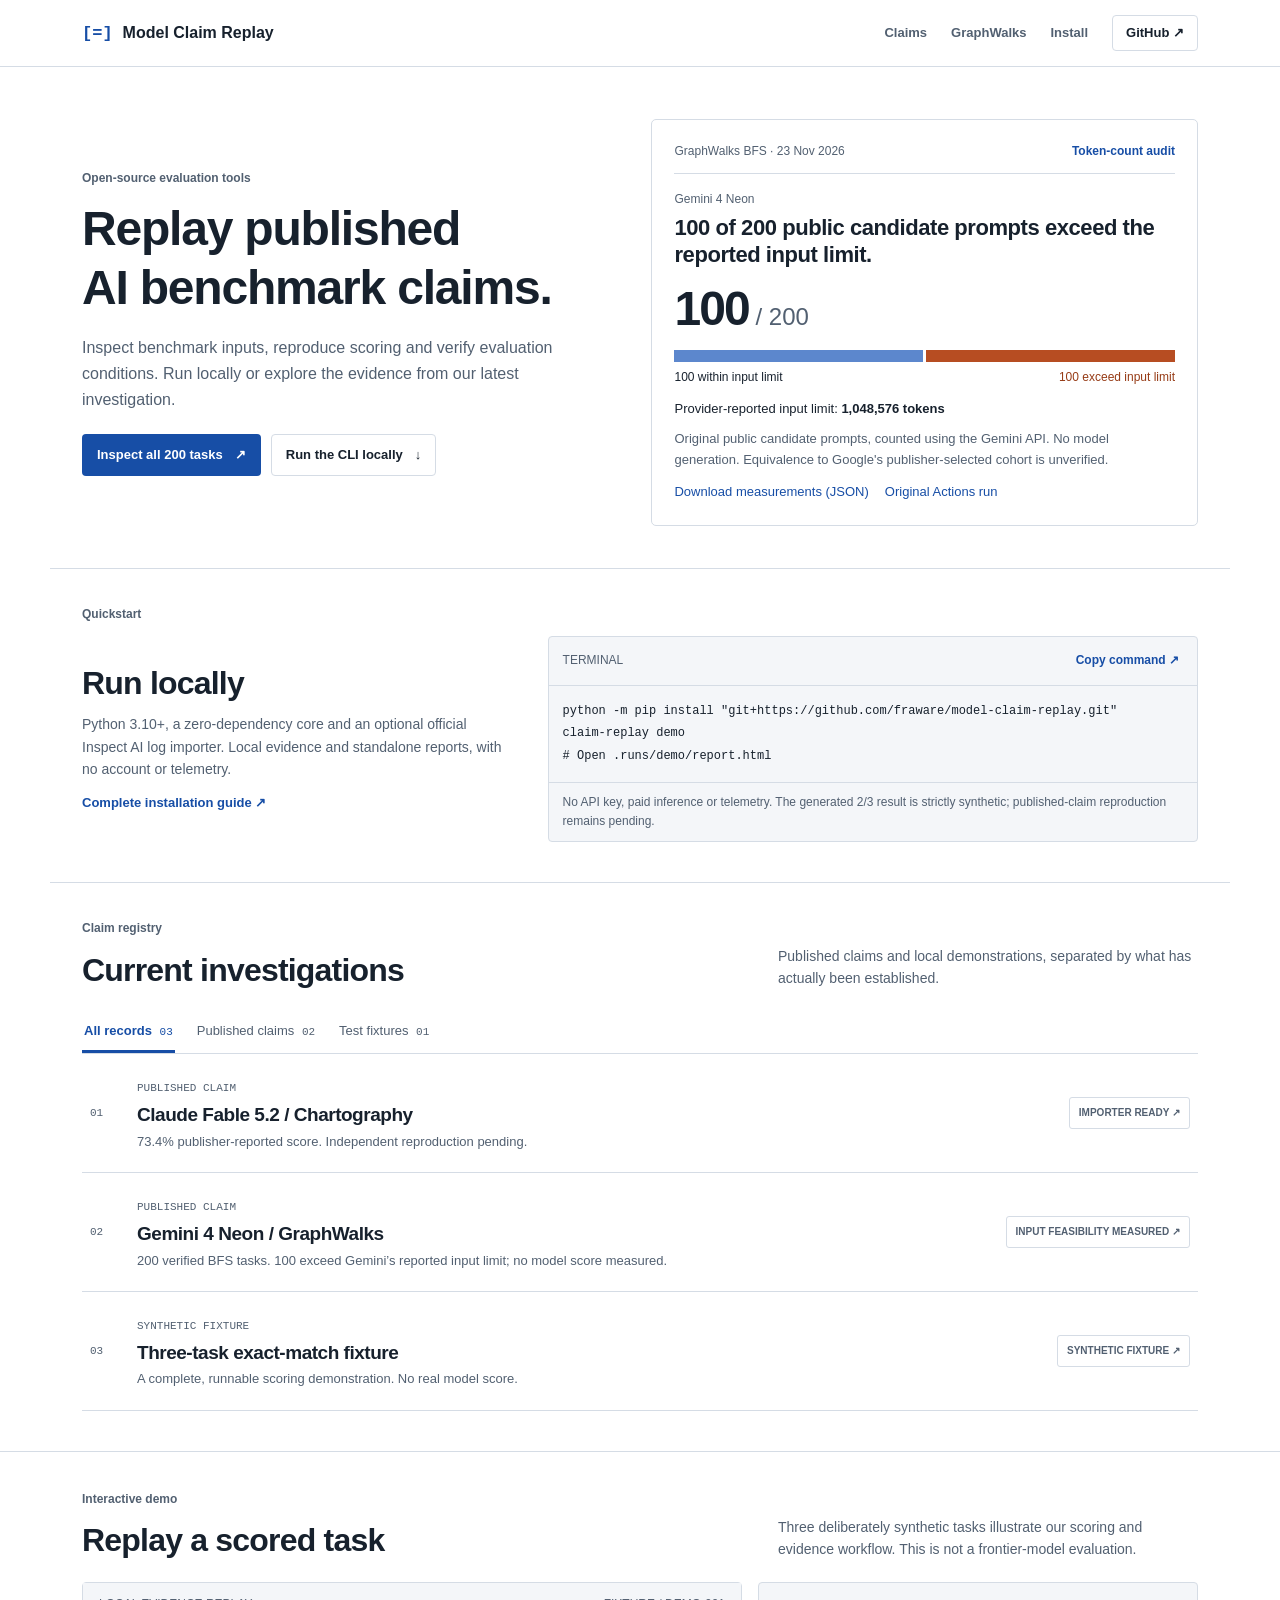
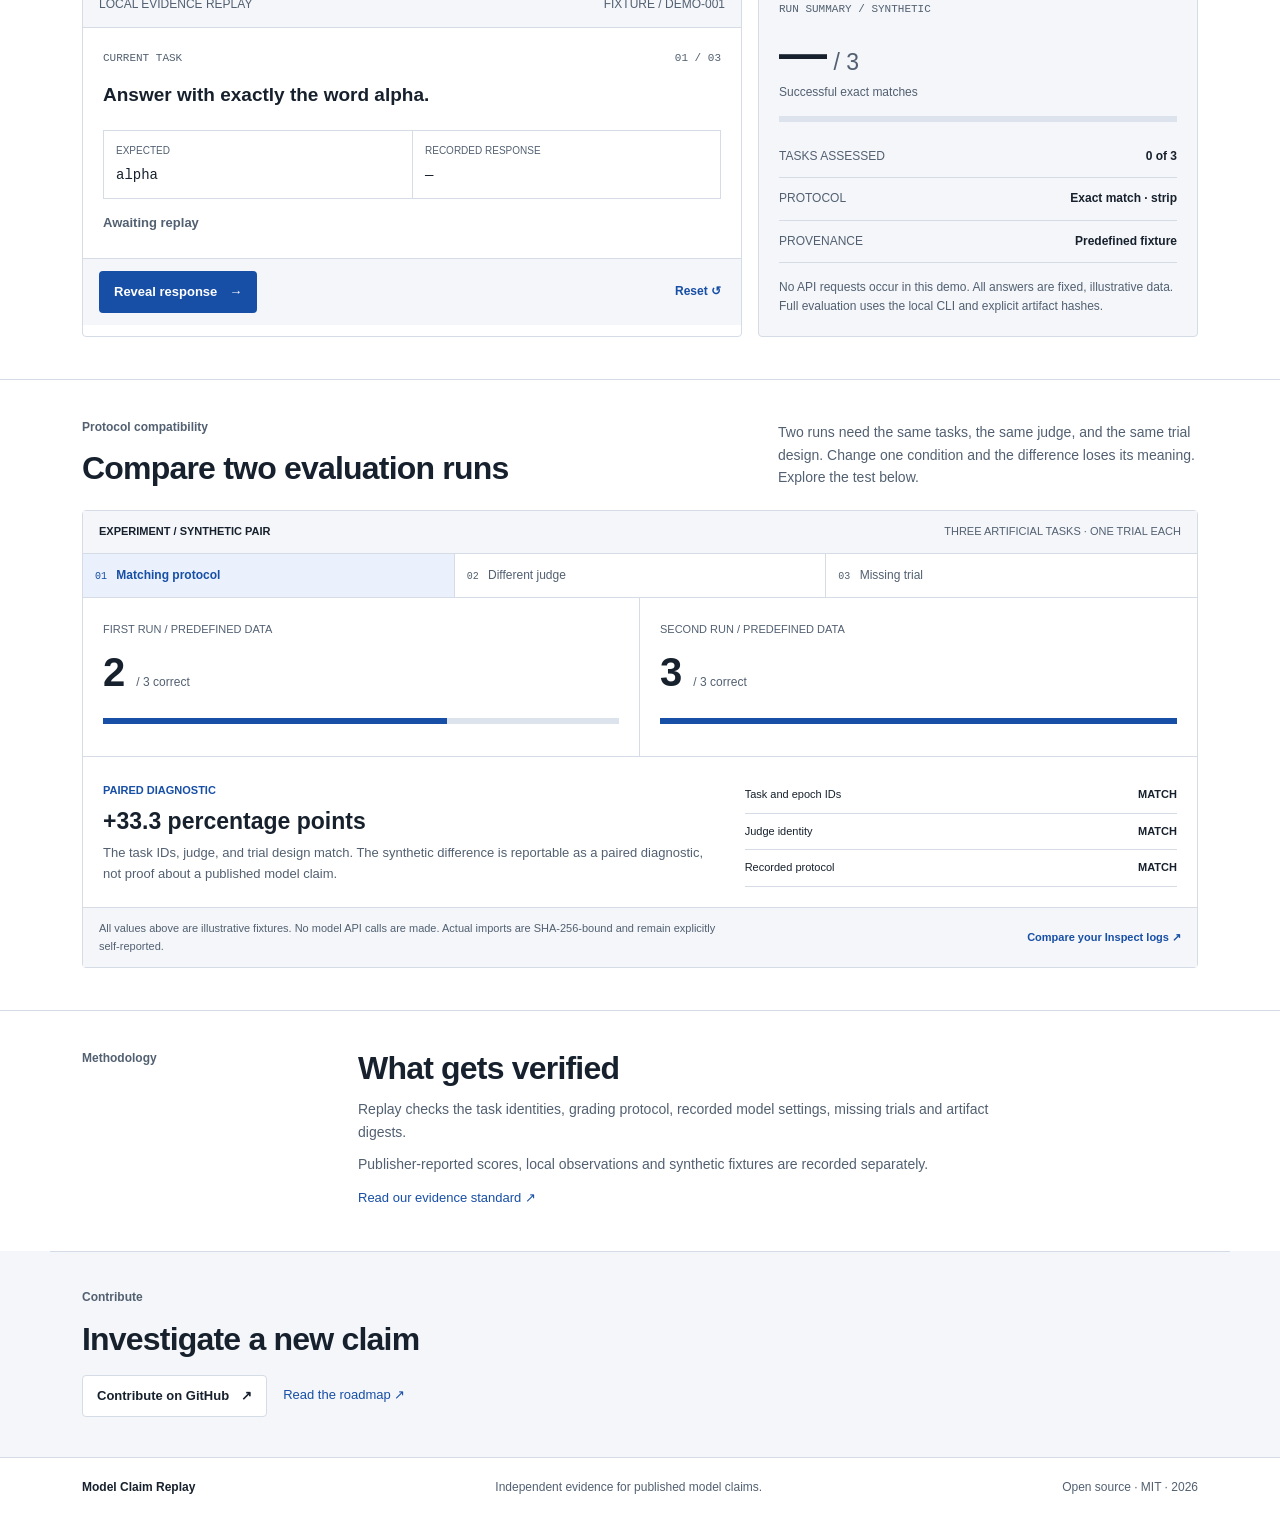
==== website/index.html @ e170faad "Replace editorial website with compact neutral technical workbench" ====
<!doctype html>
<html lang="en">
<head>
  <meta charset="utf-8">
  <meta name="viewport" content="width=device-width, initial-scale=1">
  <meta name="color-scheme" content="light">
  <meta name="description" content="Model Claim Replay turns published AI benchmark claims into reproducible evidence. Trace the source, inspect the protocol, replay the experiment.">
  <link rel="canonical" href="https://fraware.github.io/model-claim-replay/">
  <meta property="og:type" content="website">
  <meta property="og:url" content="https://fraware.github.io/model-claim-replay/">
  <meta name="twitter:card" content="summary">
  <meta property="og:title" content="Model Claim Replay — Show the experiment.">
  <meta property="og:description" content="We counted all 200 original public GraphWalks BFS candidate prompts with Gemini. Half exceeded its reported input limit. Inspect every task and the original receipt.">
  <title>Model Claim Replay — Show the experiment.</title>
  <link rel="stylesheet" href="./style.css">
  <script src="./app.js" defer></script>
</head>
<body>
  <a class="skip" href="#main">Skip to content</a>
  <header class="site-header"><div class="wrap header-inside">
    <a class="brand" href="#top" aria-label="Model Claim Replay home"><span class="brand-mark" aria-hidden="true">[=]</span><span>Model Claim Replay</span></a>
    <nav class="navigation" aria-label="Main navigation"><a href="#claims">Claims</a><a href="./graphwalks.html">GraphWalks</a><a href="#install">Install</a><a class="github-link" href="https://github.com/fraware/model-claim-replay" target="_blank" rel="noopener noreferrer">GitHub <span aria-hidden="true">↗</span></a></nav>
  </div></header>
  <main id="main">
    <section class="hero wrap" id="top">
      <div class="hero-copy"><div class="section-label">Open-source evaluation tools</div>
        <h1>Replay published<br class="desktop-break"> AI benchmark claims.</h1>
        <p class="intro">Inspect benchmark inputs, reproduce scoring and verify evaluation conditions. Run locally or explore the evidence from our latest investigation.</p>
        <div class="hero-actions"><a class="button button-dark" href="./graphwalks.html">Inspect all 200 tasks <span>↗</span></a><a class="button button-light" href="#install">Run the CLI locally <span>↓</span></a></div>
      </div>
      <article class="hero-plate evidence-plate" aria-labelledby="featured-finding">
        <div class="plate-top"><span class="plate-index">GraphWalks BFS · 23 Nov 2026</span><span class="plate-stamp">Token-count audit</span></div>
        <p class="plate-kicker">Gemini 4 Neon</p>
        <h2 id="featured-finding" class="finding-headline">100 of 200 public candidate prompts exceed the reported input limit.</h2>
        <div class="finding-number" aria-hidden="true">100<span> / 200</span></div>
        <div class="finding-bar" aria-hidden="true"><span></span><span></span></div>
        <div class="finding-labels"><span>100 within input limit</span><span>100 exceed input limit</span></div>
        <p class="finding-limit">Provider-reported input limit: <strong>1,048,576 tokens</strong></p>
        <p class="plate-note">Original public candidate prompts, counted using the Gemini API. No model generation. Equivalence to Google's publisher-selected cohort is unverified.</p>
        <div class="finding-links"><a href="./graphwalks-gemini-feasibility.json">Download measurements (JSON)</a><a href="https://github.com/fraware/model-claim-replay/actions/runs/45159511810">Original Actions run</a></div>
      </article>
    </section>
    
    <section class="install wrap" id="install"><div class="section-label"><span class="rule"></span> Quickstart</div><div class="install-grid"><div><h2>Run locally</h2><p>Python 3.10+, a zero-dependency core and an optional official Inspect AI log importer. Local evidence and standalone reports, with no account or telemetry.</p><a href="https://github.com/fraware/model-claim-replay#try-it-now--fully-offline" class="text-link" target="_blank" rel="noopener noreferrer">Complete installation guide ↗</a></div><div class="install-terminal"><div class="terminal-top"><span>TERMINAL</span><button id="copy-command" type="button">Copy command <span aria-hidden="true">↗</span></button></div><pre><code id="install-code">python -m pip install "git+https://github.com/fraware/model-claim-replay.git"
claim-replay demo
# Open .runs/demo/report.html</code></pre><p>No API key, paid inference or telemetry. The generated 2/3 result is strictly synthetic; published-claim reproduction remains pending.</p></div></div></section>
    <section class="work wrap" id="claims"><div class="work-header"><div><div class="section-label"><span class="rule"></span> Claim registry</div><h2>Current investigations</h2></div><p>Published claims and local demonstrations, separated by what has actually been established.</p></div>
      <div class="filter-bar" role="group" aria-label="Filter the claim registry"><button type="button" class="filter active" data-filter="all" aria-pressed="true">All records <span>03</span></button><button type="button" class="filter" data-filter="published" aria-pressed="false">Published claims <span>02</span></button><button type="button" class="filter" data-filter="synthetic" aria-pressed="false">Test fixtures <span>01</span></button></div>
      <div id="claim-items" class="claim-items"><article class="claim-row"><span class="claim-marker">01</span><div><span class="tag">PUBLISHED CLAIM</span><h3>Claude Fable 5.2 / Chartography</h3><p>73.4% publisher-reported score. Independent reproduction pending.</p></div><span class="claim-status">PROTOCOL REVIEW <span aria-hidden="true">↗</span></span></article></div>
      <div id="claim-detail" class="claim-detail" aria-live="polite"></div>
    </section>
    <section class="lab-section" id="replay"><div class="wrap"><div class="work-header"><div><div class="section-label"><span class="rule"></span> Interactive demo</div><h2>Replay a scored task</h2></div><p>Three deliberately synthetic tasks illustrate our scoring and evidence workflow. This is not a frontier-model evaluation.</p></div>
      <div class="lab-grid"><div class="lab-console"><div class="console-bar"><span><span class="console-dot"></span> LOCAL EVIDENCE REPLAY</span><span>FIXTURE / DEMO-001</span></div><div class="console-body"><div class="console-label">CURRENT TASK <span id="step-counter">01 / 03</span></div><p class="task-prompt" id="task-prompt">Answer with exactly the word alpha.</p><div class="answer-grid"><div><span>EXPECTED</span><code id="expected">alpha</code></div><div><span>RECORDED RESPONSE</span><code id="response">—</code></div></div><div class="verdict" id="verdict" aria-live="polite">Awaiting replay</div></div><div class="console-footer"><button class="button button-accent" type="button" id="next-step">Reveal response <span>→</span></button><button type="button" class="reset-button" id="reset-demo">Reset ↺</button></div></div>
      <aside class="lab-summary"><p class="mono muted">RUN SUMMARY / SYNTHETIC</p><div class="score-value" id="score-display">—<span> / 3</span></div><p class="score-caption">Successful exact matches</p><div class="progress-track"><div id="progress-fill"></div></div><div class="summary-meta"><div><span>TASKS ASSESSED</span><strong id="assessed-display">0 of 3</strong></div><div><span>PROTOCOL</span><strong>Exact match · strip</strong></div><div><span>PROVENANCE</span><strong>Predefined fixture</strong></div></div><p class="summary-disclaimer">No API requests occur in this demo. All answers are fixed, illustrative data. Full evaluation uses the local CLI and explicit artifact hashes.</p></aside></div>
    </div></section>

    <section class="compare-section" id="comparison" aria-labelledby="compare-title"><div class="wrap">
      <div class="compare-intro"><div><div class="section-label"><span class="rule"></span> Protocol compatibility</div>
      <h2 id="compare-title">Compare two evaluation runs</h2></div>
      <p>Two runs need the same tasks, the same judge, and the same trial design. Change one condition and the difference loses its meaning. Explore the test below.</p></div>
      <div class="compare-workspace">
        <div class="scenario-heading"><strong>EXPERIMENT / SYNTHETIC PAIR</strong><span>THREE ARTIFICIAL TASKS · ONE TRIAL EACH</span></div>
        <div class="scenario-options" role="group" aria-label="Change the evaluation conditions">
          <button type="button" class="scenario active" data-scenario="matched" aria-pressed="true"><span class="scenario-index">01</span> Matching protocol</button>
          <button type="button" class="scenario" data-scenario="judge" aria-pressed="false"><span class="scenario-index">02</span> Different judge</button>
          <button type="button" class="scenario" data-scenario="missing" aria-pressed="false"><span class="scenario-index">03</span> Missing trial</button>
        </div>
        <div class="pair-board" aria-live="polite">
          <div class="pair-model"><span>FIRST RUN / PREDEFINED DATA</span><strong>2 <small>/ 3 correct</small></strong><div class="pair-track"><i style="width:66.666%"></i></div></div>
          <div class="pair-model"><span>SECOND RUN / PREDEFINED DATA</span><strong id="pair-second-value">3 <small>/ 3 correct</small></strong><div class="pair-track"><i id="pair-second-bar" style="width:100%"></i></div></div>
        </div>
        <div class="pair-conclusion"><div><span class="conclusion-label" id="pair-status-label">PAIRED DIAGNOSTIC</span><strong id="pair-delta">+33.3 percentage points</strong><p id="pair-description">The task IDs, judge, and trial design match. The synthetic difference is reportable as a paired diagnostic, not proof about a published model claim.</p></div>
          <div class="pair-checks" aria-label="Protocol compatibility checks"><div><span>Task and epoch IDs</span><strong id="pair-task-check">MATCH</strong></div><div><span>Judge identity</span><strong id="pair-judge-check">MATCH</strong></div><div><span>Recorded protocol</span><strong id="pair-protocol-check">MATCH</strong></div></div>
        </div>
        <div class="compare-foot"><p>All values above are illustrative fixtures. No model API calls are made. Actual imports are SHA-256-bound and remain explicitly self-reported.</p>
          <a href="https://github.com/fraware/model-claim-replay#compare-two-original-inspect-run-logs" target="_blank" rel="noopener noreferrer">Compare your Inspect logs <span aria-hidden="true">↗</span></a></div>
      </div>
    </div></section>
    
    <section class="manifesto" id="method"><div class="wrap manifesto-grid"><div class="section-label light-label">Methodology</div><div><h2>What gets verified</h2><p>Replay checks the task identities, grading protocol, recorded model settings, missing trials and artifact digests.</p><p>Publisher-reported scores, local observations and synthetic fixtures are recorded separately.</p><a href="https://github.com/fraware/model-claim-replay/blob/main/docs/METHODOLOGY.md" target="_blank" rel="noopener noreferrer">Read our evidence standard <span aria-hidden="true">↗</span></a></div></div></section>
    <section class="closing"><div class="wrap closing-inner"><div class="section-label light-label">Contribute</div><h2>Investigate a new claim</h2><div class="closing-links"><a class="button button-paper" href="https://github.com/fraware/model-claim-replay" target="_blank" rel="noopener noreferrer">Contribute on GitHub <span>↗</span></a><a href="https://github.com/fraware/model-claim-replay/blob/main/docs/ROADMAP.md" target="_blank" rel="noopener noreferrer">Read the roadmap ↗</a></div></div></section>
  </main>
  <footer class="footer"><div class="wrap footer-inner"><span class="footer-brand">Model Claim Replay</span><span>Independent evidence for published model claims.</span><span>Open source · MIT · 2026</span></div></footer>
</body></html>
---- website/style.css ----
/* Shared interface tokens: neutral surfaces, blue actions, rust warnings.
   System sans-serif for reading; monospace only for machine identifiers. */
:root {
  --ink: #17212d;
  --muted: #526071;
  --line: #d5dce5;
  --surface: #f4f6f9;
  --white: #ffffff;
  --accent: #174ea6;
  --accent-hover: #103b81;
  --accent-soft: #eaf1fc;
  --warning: #963b16;
  --warning-soft: #fff1e8;
  --sans: Arial, Helvetica, sans-serif;
  --mono: ui-monospace, SFMono-Regular, Consolas, "Liberation Mono", monospace;
}
* { box-sizing: border-box; }
html { scroll-behavior: auto; }
body { margin: 0; background: var(--white); color: var(--ink); font: 15px/1.6 var(--sans); }
h1,h2,h3,p { margin: 0; }
h1,h2,h3 { font-weight: 700; line-height: 1.22; letter-spacing: -.025em; }
h1 { font-size: clamp(32px,4vw,48px); }
h2 { font-size: clamp(23px,2.5vw,32px); }
h3 { font-size: 19px; }
em,i { font-style: normal; }
a { color: var(--accent); text-decoration: none; }
a:hover { text-decoration: underline; text-underline-offset: 3px; }
button,input { font: inherit; }
button { cursor: pointer; }
button:disabled { cursor: default; opacity: .55; }
:focus-visible { outline: 2px solid var(--accent); outline-offset: 3px; }
.wrap { max-width: 1180px; padding-left: 32px; padding-right: 32px; margin: 0 auto; }
.skip { position: absolute; left: 10px; top: -70px; z-index: 20; padding: 10px; background: var(--white); }
.skip:focus { top: 10px; }
.brand { display: inline-flex; align-items: center; gap: 10px; color: var(--ink); font-size: 16px; font-weight: 700; white-space: nowrap; }
.brand-mark { font: 700 17px var(--mono); color: var(--accent); }
.brand:hover { text-decoration: none; }
@media (max-width: 700px) {
  .wrap { padding-left: 20px; padding-right: 20px; }
}

.site-header { border-bottom: 1px solid var(--line); }
.header-inside { min-height: 66px; display:flex; align-items:center; justify-content:space-between; gap:16px; }
.navigation { display:flex; align-items:center; gap:24px; font-size:13px; font-weight:600; }
.navigation a { color:var(--muted); }
.navigation .github-link { color:var(--ink); border:1px solid var(--line); padding:7px 13px; border-radius:4px; }
.hero { display:grid; grid-template-columns:minmax(0,1fr) minmax(0,1.04fr); gap:44px; align-items:center; padding-top:52px; padding-bottom:42px; }
.section-label { font-size:12px; font-weight:600; color:var(--muted); margin-bottom:12px; }
.section-label .rule { display:none; }
.hero h1 { margin-bottom:18px; }
.hero .intro { max-width:480px; color:var(--muted); font-size:16px; }
.hero-actions { display:flex; flex-wrap:wrap; gap:10px; margin-top:22px; }
.button { display:inline-flex; align-items:center; justify-content:center; gap:12px; border:1px solid transparent; border-radius:4px; min-height:42px; padding:9px 14px; font-size:13px; line-height:1.4; font-weight:700; }
.button:hover { text-decoration:none; }
.button-dark,.button-accent { background:var(--accent); color:var(--white); }
.button-dark:hover,.button-accent:hover:not(:disabled) { background:var(--accent-hover); }
.button-light,.button-paper { background:var(--white); color:var(--ink); border-color:var(--line); }
.button-light:hover,.button-paper:hover { background:var(--surface); }
.hero-plate { border:1px solid var(--line); border-radius:5px; padding:22px; background:var(--white); }
.plate-top { display:flex; justify-content:space-between; align-items:center; flex-wrap:wrap; gap:8px; padding-bottom:12px; border-bottom:1px solid var(--line); font-size:12px; color:var(--muted); }
.plate-stamp { color:var(--accent); font-weight:600; }
.plate-kicker { color:var(--muted); font-size:12px; margin-top:16px; }
.finding-headline { font-size:22px; margin:6px 0 14px; letter-spacing:-.02em; }
.finding-number { font-size:48px; line-height:1.1; font-weight:700; font-variant-numeric:tabular-nums; letter-spacing:-.04em; margin-bottom:14px; }
.finding-number span { font-size:24px; font-weight:400; color:var(--muted); letter-spacing:0; }
.finding-bar { display:flex; height:12px; gap:3px; }
.finding-bar span { flex:1; background:#5c87cd; }
.finding-bar span+span { background:#b74d22; }
.finding-labels { display:flex; justify-content:space-between; gap:10px; font-size:12px; margin-top:6px; }
.finding-labels span+span { color:var(--warning); text-align:right; }
.finding-limit { margin-top:12px; font-size:13px; }
.plate-note { color:var(--muted); font-size:13px; margin:9px 0 12px; }
.finding-links { display:flex; flex-wrap:wrap; gap:6px 16px; font-size:13px; }
.install,.work,.closing-inner { padding-top:36px; padding-bottom:40px; border-top:1px solid var(--line); }
.install-grid { display:grid; grid-template-columns:minmax(0,.8fr) minmax(0,1.2fr); gap:32px; align-items:center; }
.install-grid>div { min-width:0; }
.install h2 { margin-bottom:10px; }
.install-grid p { color:var(--muted); font-size:14px; margin-bottom:10px; }
.text-link { font-size:13px; font-weight:600; }
.install-terminal { border:1px solid var(--line); border-radius:4px; background:var(--surface); }
.terminal-top { display:flex; justify-content:space-between; align-items:center; padding:10px 14px; border-bottom:1px solid var(--line); font-size:12px; color:var(--muted); }
.terminal-top button,.reset-button { color:var(--accent); border:0; background:transparent; padding:4px; font-size:12px; font-weight:600; }
.install-terminal pre { padding:14px; margin:0; overflow-x:auto; font:12px/1.9 var(--mono); }
.install-terminal p { border-top:1px solid var(--line); padding:10px 14px; margin:0; font-size:12px; }
.work-header,.compare-intro { display:flex; align-items:flex-end; justify-content:space-between; gap:24px; margin-bottom:22px; }
.work-header>p,.compare-intro>p { max-width:420px; color:var(--muted); font-size:14px; }
.filter-bar { display:flex; gap:20px; border-bottom:1px solid var(--line); overflow-x:auto; }
.filter { white-space:nowrap; border:0; border-bottom:3px solid transparent; background:transparent; padding:9px 2px; color:var(--muted); font-size:13px; }
.filter span { font:11px var(--mono); margin-left:4px; }
.filter.active { color:var(--accent); border-bottom-color:var(--accent); font-weight:700; }
.claim-row { width:100%; text-align:left; border:0; border-bottom:1px solid var(--line); color:var(--ink); background:var(--white); display:grid; grid-template-columns:32px minmax(0,1fr) auto; gap:15px; padding:20px 8px; align-items:center; }
.claim-row:hover,.claim-row.selected { background:var(--accent-soft); }
.claim-marker,.tag { color:var(--muted); font:11px var(--mono); }
.claim-row h3 { margin:5px 0; }
.claim-row p { font-size:13px; color:var(--muted); }
.claim-status { border:1px solid var(--line); padding:7px 9px; color:var(--muted); font-size:10px; font-weight:700; border-radius:3px; text-align:right; }
.claim-detail { padding:20px; background:var(--surface); border-bottom:1px solid var(--line); font-size:14px; }
.claim-detail[hidden] { display:none; }
.detail-grid { display:grid; grid-template-columns:1fr .7fr; gap:24px; }
.detail-grid strong { display:block; font-size:11px; color:var(--muted); }
.detail-grid p { margin:6px 0 14px; }
.lab-section,.compare-section,.manifesto { border-top:1px solid var(--line); padding:38px 0 42px; }
.lab-grid { display:grid; grid-template-columns:minmax(0,1.5fr) minmax(0,1fr); gap:16px; }
.lab-console,.lab-summary,.compare-workspace { border:1px solid var(--line); border-radius:4px; min-width:0; }
.console-bar,.console-footer { display:flex; justify-content:space-between; align-items:center; gap:10px; padding:12px 16px; font-size:12px; color:var(--muted); background:var(--surface); }
.console-bar { border-bottom:1px solid var(--line); }
.console-footer { border-top:1px solid var(--line); }
.console-body { padding:24px 20px; }
.console-label { display:flex; justify-content:space-between; font:11px var(--mono); color:var(--muted); }
.task-prompt { margin:16px 0 20px; font-size:19px; font-weight:600; }
.answer-grid { display:grid; grid-template-columns:1fr 1fr; border:1px solid var(--line); }
.answer-grid>div { min-width:0; padding:12px; }
.answer-grid>div+div { border-left:1px solid var(--line); }
.answer-grid span { display:block; font-size:10px; color:var(--muted); }
.answer-grid code { display:block; font:14px/1.5 var(--mono); margin-top:6px; overflow-wrap:anywhere; }
.verdict { margin-top:14px; font-size:13px; color:var(--muted); font-weight:600; }
.verdict.pass { color:var(--accent); }
.verdict.fail,.conclusion-label.blocked { color:var(--warning); }
.lab-summary { padding:20px; background:var(--surface); }
.mono,.muted { color:var(--muted); font:11px var(--mono); }
.score-value { font-size:48px; line-height:1.2; font-weight:700; margin-top:10px; font-variant-numeric:tabular-nums; }
.score-value span { font-size:23px; color:var(--muted); font-weight:400; }
.score-caption,.summary-disclaimer { font-size:12px; color:var(--muted); }
.progress-track,.pair-track { height:6px; background:#dce3ed; margin:14px 0; }
.progress-track div,.pair-track i { height:100%; background:var(--accent); display:block; }
.summary-meta>div { display:flex; justify-content:space-between; gap:10px; padding:11px 0; border-bottom:1px solid var(--line); font-size:12px; }
.summary-meta span { color:var(--muted); }
.summary-meta strong { text-align:right; }
.summary-disclaimer { margin-top:15px; }
.scenario-heading,.compare-foot { display:flex; justify-content:space-between; gap:12px; align-items:center; padding:12px 16px; border-bottom:1px solid var(--line); font-size:11px; background:var(--surface); }
.scenario-heading span { color:var(--muted); }
.scenario-options { display:flex; border-bottom:1px solid var(--line); }
.scenario { flex:1; min-width:0; border:0; border-right:1px solid var(--line); background:var(--white); text-align:left; color:var(--muted); padding:12px; font-size:12px; }
.scenario:last-child { border-right:0; }
.scenario.active,.scenario:hover { background:var(--accent-soft); color:var(--accent); }
.scenario.active { font-weight:700; }
.scenario-index { font:10px var(--mono); margin-right:6px; }
.pair-board { display:grid; grid-template-columns:1fr 1fr; }
.pair-model { min-width:0; padding:18px 20px; border-bottom:1px solid var(--line); }
.pair-model:first-child { border-right:1px solid var(--line); }
.pair-model>span { font-size:11px; color:var(--muted); }
.pair-model>strong { display:block; font-size:40px; font-variant-numeric:tabular-nums; }
.pair-model small { font-size:12px; font-weight:400; color:var(--muted); }
.pair-conclusion { padding:20px; display:grid; grid-template-columns:minmax(0,1fr) minmax(0,.7fr); gap:24px; }
.conclusion-label { color:var(--accent); font-size:11px; font-weight:700; }
.pair-conclusion>div:first-child>strong { display:block; font-size:23px; line-height:1.3; margin:6px 0; }
.pair-conclusion p { color:var(--muted); font-size:13px; }
.pair-checks>div { display:flex; justify-content:space-between; gap:8px; border-bottom:1px solid var(--line); padding:9px 0; font-size:11px; }
.pair-checks strong { text-align:right; }
.compare-foot { border-top:1px solid var(--line); border-bottom:0; }
.compare-foot p { color:var(--muted); max-width:620px; }
.compare-foot a { font-weight:600; }
.manifesto-grid { display:grid; grid-template-columns:.3fr 1fr; gap:24px; }
.manifesto p { max-width:680px; color:var(--muted); font-size:14px; margin:10px 0; }
.manifesto a { font-size:13px; }
.closing { background:var(--surface); }
.closing-links { display:flex; align-items:center; gap:16px; margin-top:16px; font-size:13px; }
.footer { border-top:1px solid var(--line); color:var(--muted); font-size:12px; }
.footer-inner { display:flex; justify-content:space-between; gap:18px; padding-top:20px; padding-bottom:20px; }
.footer-brand { color:var(--ink); font-weight:700; }
@media(max-width:900px) { .hero { gap:24px; } .desktop-break { display:none; } }
@media(max-width:700px) {
  .header-inside { min-height:58px; flex-wrap:wrap; padding-top:12px; padding-bottom:12px; }
  .navigation { gap:14px; flex-wrap:wrap; font-size:12px; }
  .hero,.install-grid,.lab-grid,.detail-grid,.pair-conclusion,.manifesto-grid { grid-template-columns:minmax(0,1fr); gap:18px; }
  .hero { padding-top:28px; padding-bottom:28px; }
  .hero-plate { padding:16px; }
  .work-header,.compare-intro { display:block; }
  .work-header>p,.compare-intro>p { margin-top:8px; }
  .claim-row { grid-template-columns:22px minmax(0,1fr); gap:10px; padding:16px 4px; }
  .claim-status { grid-column:2; justify-self:start; text-align:left; white-space:normal; }
  .scenario-heading,.compare-foot,.footer-inner,.closing-links { flex-wrap:wrap; }
  .scenario { padding:10px 8px; }
  .scenario-index { display:block; margin-bottom:4px; }
  .pair-model { padding:14px; }
  .pair-model>strong { font-size:32px; }
  .lab-section,.compare-section,.manifesto,.install,.work,.closing-inner { padding-top:28px; padding-bottom:30px; }
}
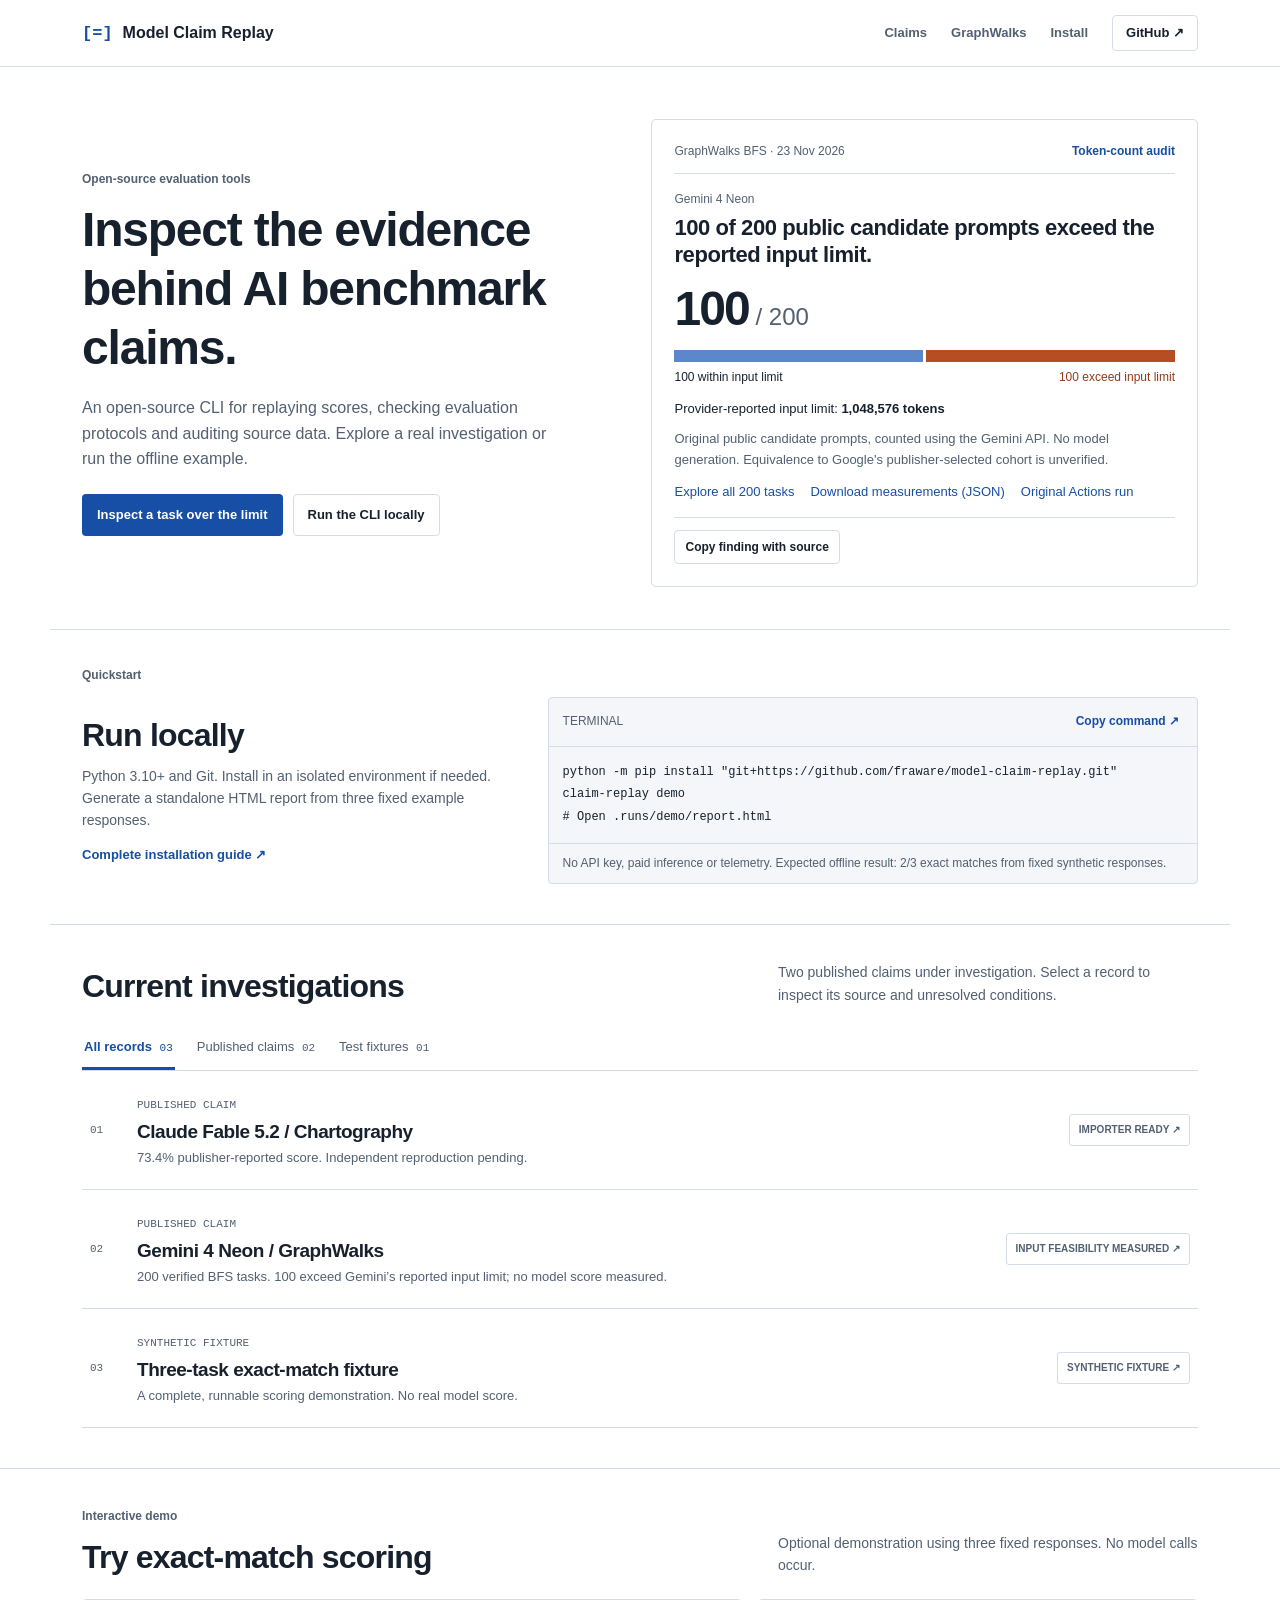
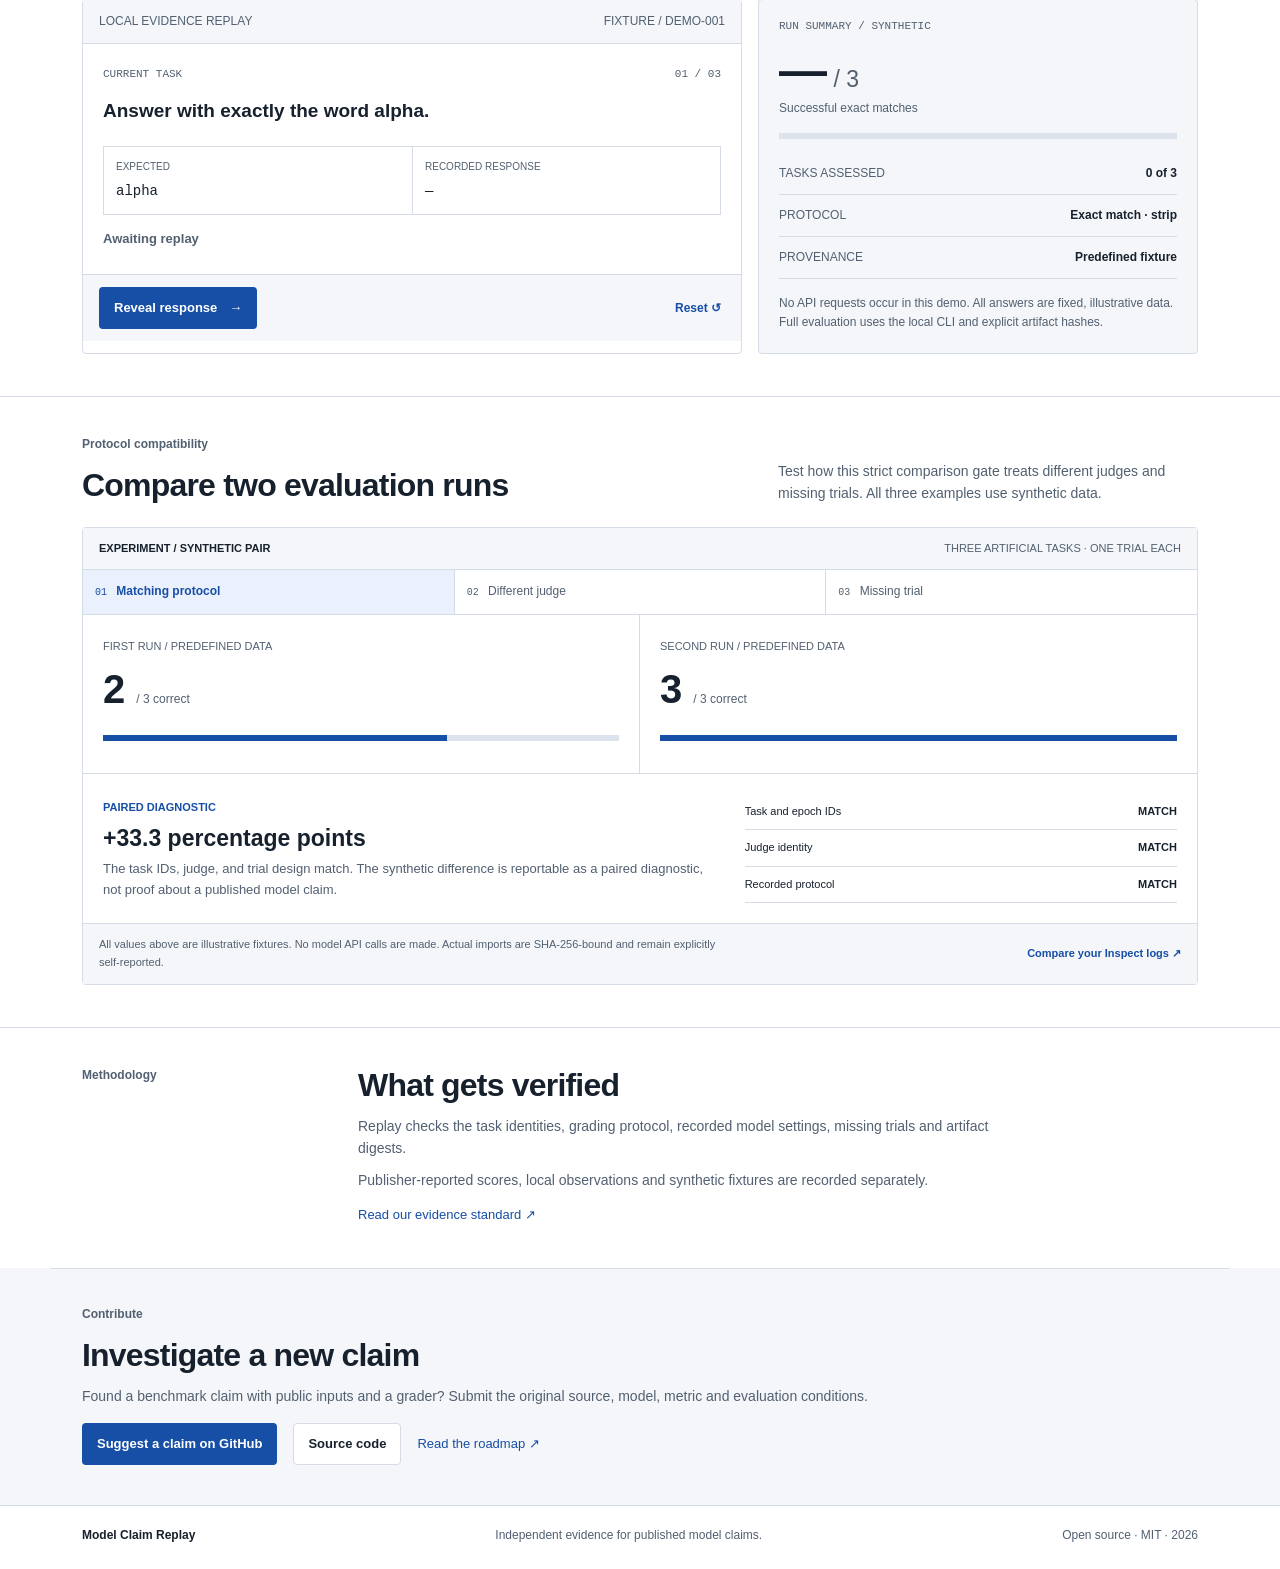
==== commit 8ac1ae31: "Make GraphWalks evidence shareable at the task level and improve onboarding" ====
--- a/website/index.html
+++ b/website/index.html
@@ -9,9 +9,9 @@
   <meta property="og:type" content="website">
   <meta property="og:url" content="https://fraware.github.io/model-claim-replay/">
   <meta name="twitter:card" content="summary">
-  <meta property="og:title" content="Model Claim Replay — Show the experiment.">
+  <meta property="og:title" content="Model Claim Replay — Inspect and replay benchmark claims">
   <meta property="og:description" content="We counted all 200 original public GraphWalks BFS candidate prompts with Gemini. Half exceeded its reported input limit. Inspect every task and the original receipt.">
-  <title>Model Claim Replay — Show the experiment.</title>
+  <title>Model Claim Replay — Inspect and replay benchmark claims</title>
   <link rel="stylesheet" href="./style.css">
   <script src="./app.js" defer></script>
 </head>
@@ -24,9 +24,9 @@
   <main id="main">
     <section class="hero wrap" id="top">
       <div class="hero-copy"><div class="section-label">Open-source evaluation tools</div>
-        <h1>Replay published<br class="desktop-break"> AI benchmark claims.</h1>
-        <p class="intro">Inspect benchmark inputs, reproduce scoring and verify evaluation conditions. Run locally or explore the evidence from our latest investigation.</p>
-        <div class="hero-actions"><a class="button button-dark" href="./graphwalks.html">Inspect all 200 tasks <span>↗</span></a><a class="button button-light" href="#install">Run the CLI locally <span>↓</span></a></div>
+        <h1>Inspect the evidence behind AI benchmark claims.</h1>
+        <p class="intro">An open-source CLI for replaying scores, checking evaluation protocols and auditing source data. Explore a real investigation or run the offline example.</p>
+        <div class="hero-actions"><a class="button button-dark" href="./graphwalks.html?task=bfs-row-000300#audit">Inspect a task over the limit</a><a class="button button-light" href="#install">Run the CLI locally</a></div>
       </div>
       <article class="hero-plate evidence-plate" aria-labelledby="featured-finding">
         <div class="plate-top"><span class="plate-index">GraphWalks BFS · 23 Nov 2026</span><span class="plate-stamp">Token-count audit</span></div>
@@ -37,19 +37,20 @@
         <div class="finding-labels"><span>100 within input limit</span><span>100 exceed input limit</span></div>
         <p class="finding-limit">Provider-reported input limit: <strong>1,048,576 tokens</strong></p>
         <p class="plate-note">Original public candidate prompts, counted using the Gemini API. No model generation. Equivalence to Google's publisher-selected cohort is unverified.</p>
-        <div class="finding-links"><a href="./graphwalks-gemini-feasibility.json">Download measurements (JSON)</a><a href="https://github.com/fraware/model-claim-replay/actions/runs/45159511810">Original Actions run</a></div>
+        <div class="finding-links"><a href="./graphwalks.html">Explore all 200 tasks</a><a href="./graphwalks-gemini-feasibility.json">Download measurements (JSON)</a><a href="https://github.com/fraware/model-claim-replay/actions/runs/45159511810">Original Actions run</a></div>
+        <div class="finding-share"><button type="button" id="copy-finding" class="button button-light">Copy finding with source</button><span id="finding-copy-status" role="status"></span><textarea id="finding-copy-fallback" aria-label="Finding text to copy" readonly hidden rows="4"></textarea></div>
       </article>
     </section>
     
-    <section class="install wrap" id="install"><div class="section-label"><span class="rule"></span> Quickstart</div><div class="install-grid"><div><h2>Run locally</h2><p>Python 3.10+, a zero-dependency core and an optional official Inspect AI log importer. Local evidence and standalone reports, with no account or telemetry.</p><a href="https://github.com/fraware/model-claim-replay#try-it-now--fully-offline" class="text-link" target="_blank" rel="noopener noreferrer">Complete installation guide ↗</a></div><div class="install-terminal"><div class="terminal-top"><span>TERMINAL</span><button id="copy-command" type="button">Copy command <span aria-hidden="true">↗</span></button></div><pre><code id="install-code">python -m pip install "git+https://github.com/fraware/model-claim-replay.git"
+    <section class="install wrap" id="install"><div class="section-label"><span class="rule"></span> Quickstart</div><div class="install-grid"><div><h2>Run locally</h2><p>Python 3.10+ and Git. Install in an isolated environment if needed. Generate a standalone HTML report from three fixed example responses.</p><a href="https://github.com/fraware/model-claim-replay#run-your-first-evidence-replay" class="text-link" target="_blank" rel="noopener noreferrer">Complete installation guide ↗</a></div><div class="install-terminal"><div class="terminal-top"><span>TERMINAL</span><button id="copy-command" type="button">Copy command <span aria-hidden="true">↗</span></button></div><pre><code id="install-code">python -m pip install "git+https://github.com/fraware/model-claim-replay.git"
 claim-replay demo
-# Open .runs/demo/report.html</code></pre><p>No API key, paid inference or telemetry. The generated 2/3 result is strictly synthetic; published-claim reproduction remains pending.</p></div></div></section>
-    <section class="work wrap" id="claims"><div class="work-header"><div><div class="section-label"><span class="rule"></span> Claim registry</div><h2>Current investigations</h2></div><p>Published claims and local demonstrations, separated by what has actually been established.</p></div>
+# Open .runs/demo/report.html</code></pre><p>No API key, paid inference or telemetry. Expected offline result: 2/3 exact matches from fixed synthetic responses.</p></div></div></section>
+    <section class="work wrap" id="claims"><div class="work-header"><div><h2>Current investigations</h2></div><p>Two published claims under investigation. Select a record to inspect its source and unresolved conditions.</p></div>
       <div class="filter-bar" role="group" aria-label="Filter the claim registry"><button type="button" class="filter active" data-filter="all" aria-pressed="true">All records <span>03</span></button><button type="button" class="filter" data-filter="published" aria-pressed="false">Published claims <span>02</span></button><button type="button" class="filter" data-filter="synthetic" aria-pressed="false">Test fixtures <span>01</span></button></div>
       <div id="claim-items" class="claim-items"><article class="claim-row"><span class="claim-marker">01</span><div><span class="tag">PUBLISHED CLAIM</span><h3>Claude Fable 5.2 / Chartography</h3><p>73.4% publisher-reported score. Independent reproduction pending.</p></div><span class="claim-status">PROTOCOL REVIEW <span aria-hidden="true">↗</span></span></article></div>
       <div id="claim-detail" class="claim-detail" aria-live="polite"></div>
     </section>
-    <section class="lab-section" id="replay"><div class="wrap"><div class="work-header"><div><div class="section-label"><span class="rule"></span> Interactive demo</div><h2>Replay a scored task</h2></div><p>Three deliberately synthetic tasks illustrate our scoring and evidence workflow. This is not a frontier-model evaluation.</p></div>
+    <section class="lab-section" id="replay"><div class="wrap"><div class="work-header"><div><div class="section-label"><span class="rule"></span> Interactive demo</div><h2>Try exact-match scoring</h2></div><p>Optional demonstration using three fixed responses. No model calls occur.</p></div>
       <div class="lab-grid"><div class="lab-console"><div class="console-bar"><span><span class="console-dot"></span> LOCAL EVIDENCE REPLAY</span><span>FIXTURE / DEMO-001</span></div><div class="console-body"><div class="console-label">CURRENT TASK <span id="step-counter">01 / 03</span></div><p class="task-prompt" id="task-prompt">Answer with exactly the word alpha.</p><div class="answer-grid"><div><span>EXPECTED</span><code id="expected">alpha</code></div><div><span>RECORDED RESPONSE</span><code id="response">—</code></div></div><div class="verdict" id="verdict" aria-live="polite">Awaiting replay</div></div><div class="console-footer"><button class="button button-accent" type="button" id="next-step">Reveal response <span>→</span></button><button type="button" class="reset-button" id="reset-demo">Reset ↺</button></div></div>
       <aside class="lab-summary"><p class="mono muted">RUN SUMMARY / SYNTHETIC</p><div class="score-value" id="score-display">—<span> / 3</span></div><p class="score-caption">Successful exact matches</p><div class="progress-track"><div id="progress-fill"></div></div><div class="summary-meta"><div><span>TASKS ASSESSED</span><strong id="assessed-display">0 of 3</strong></div><div><span>PROTOCOL</span><strong>Exact match · strip</strong></div><div><span>PROVENANCE</span><strong>Predefined fixture</strong></div></div><p class="summary-disclaimer">No API requests occur in this demo. All answers are fixed, illustrative data. Full evaluation uses the local CLI and explicit artifact hashes.</p></aside></div>
     </div></section>
@@ -57,7 +58,7 @@
     <section class="compare-section" id="comparison" aria-labelledby="compare-title"><div class="wrap">
       <div class="compare-intro"><div><div class="section-label"><span class="rule"></span> Protocol compatibility</div>
       <h2 id="compare-title">Compare two evaluation runs</h2></div>
-      <p>Two runs need the same tasks, the same judge, and the same trial design. Change one condition and the difference loses its meaning. Explore the test below.</p></div>
+      <p>Test how this strict comparison gate treats different judges and missing trials. All three examples use synthetic data.</p></div>
       <div class="compare-workspace">
         <div class="scenario-heading"><strong>EXPERIMENT / SYNTHETIC PAIR</strong><span>THREE ARTIFICIAL TASKS · ONE TRIAL EACH</span></div>
         <div class="scenario-options" role="group" aria-label="Change the evaluation conditions">
@@ -78,7 +79,7 @@
     </div></section>
     
     <section class="manifesto" id="method"><div class="wrap manifesto-grid"><div class="section-label light-label">Methodology</div><div><h2>What gets verified</h2><p>Replay checks the task identities, grading protocol, recorded model settings, missing trials and artifact digests.</p><p>Publisher-reported scores, local observations and synthetic fixtures are recorded separately.</p><a href="https://github.com/fraware/model-claim-replay/blob/main/docs/METHODOLOGY.md" target="_blank" rel="noopener noreferrer">Read our evidence standard <span aria-hidden="true">↗</span></a></div></div></section>
-    <section class="closing"><div class="wrap closing-inner"><div class="section-label light-label">Contribute</div><h2>Investigate a new claim</h2><div class="closing-links"><a class="button button-paper" href="https://github.com/fraware/model-claim-replay" target="_blank" rel="noopener noreferrer">Contribute on GitHub <span>↗</span></a><a href="https://github.com/fraware/model-claim-replay/blob/main/docs/ROADMAP.md" target="_blank" rel="noopener noreferrer">Read the roadmap ↗</a></div></div></section>
+    <section class="closing"><div class="wrap closing-inner"><div class="section-label light-label">Contribute</div><h2>Investigate a new claim</h2><p class="contribute-copy">Found a benchmark claim with public inputs and a grader? Submit the original source, model, metric and evaluation conditions.</p><div class="closing-links"><a class="button button-dark" href="https://github.com/fraware/model-claim-replay/issues/new?title=Claim%20investigation%3A%20&amp;body=Publisher%20source%3A%0A%0AModel%20and%20metric%3A%0A%0APublic%20dataset%20and%20grader%3A%0A%0AUnresolved%20conditions%3A">Suggest a claim on GitHub</a><a class="button button-paper" href="https://github.com/fraware/model-claim-replay" target="_blank" rel="noopener noreferrer">Source code</a><a href="https://github.com/fraware/model-claim-replay/blob/main/docs/ROADMAP.md" target="_blank" rel="noopener noreferrer">Read the roadmap ↗</a></div></div></section>
   </main>
   <footer class="footer"><div class="wrap footer-inner"><span class="footer-brand">Model Claim Replay</span><span>Independent evidence for published model claims.</span><span>Open source · MIT · 2026</span></div></footer>
 </body></html>
--- a/website/style.css
+++ b/website/style.css
@@ -176,3 +176,9 @@
   .pair-model>strong { font-size:32px; }
   .lab-section,.compare-section,.manifesto,.install,.work,.closing-inner { padding-top:28px; padding-bottom:30px; }
 }
+
+.finding-share { display:flex; flex-wrap:wrap; gap:8px 12px; align-items:center; border-top:1px solid var(--line); padding-top:12px; margin-top:14px; }
+.finding-share .button { min-height:34px; font-size:12px; padding:6px 10px; }
+.finding-share [role=status] { font-size:12px; color:var(--muted); }
+.finding-share textarea { width:100%; font:12px/1.5 var(--sans); border:1px solid var(--line); padding:8px; resize:vertical; }
+.contribute-copy { color:var(--muted); margin-top:10px; font-size:14px; }
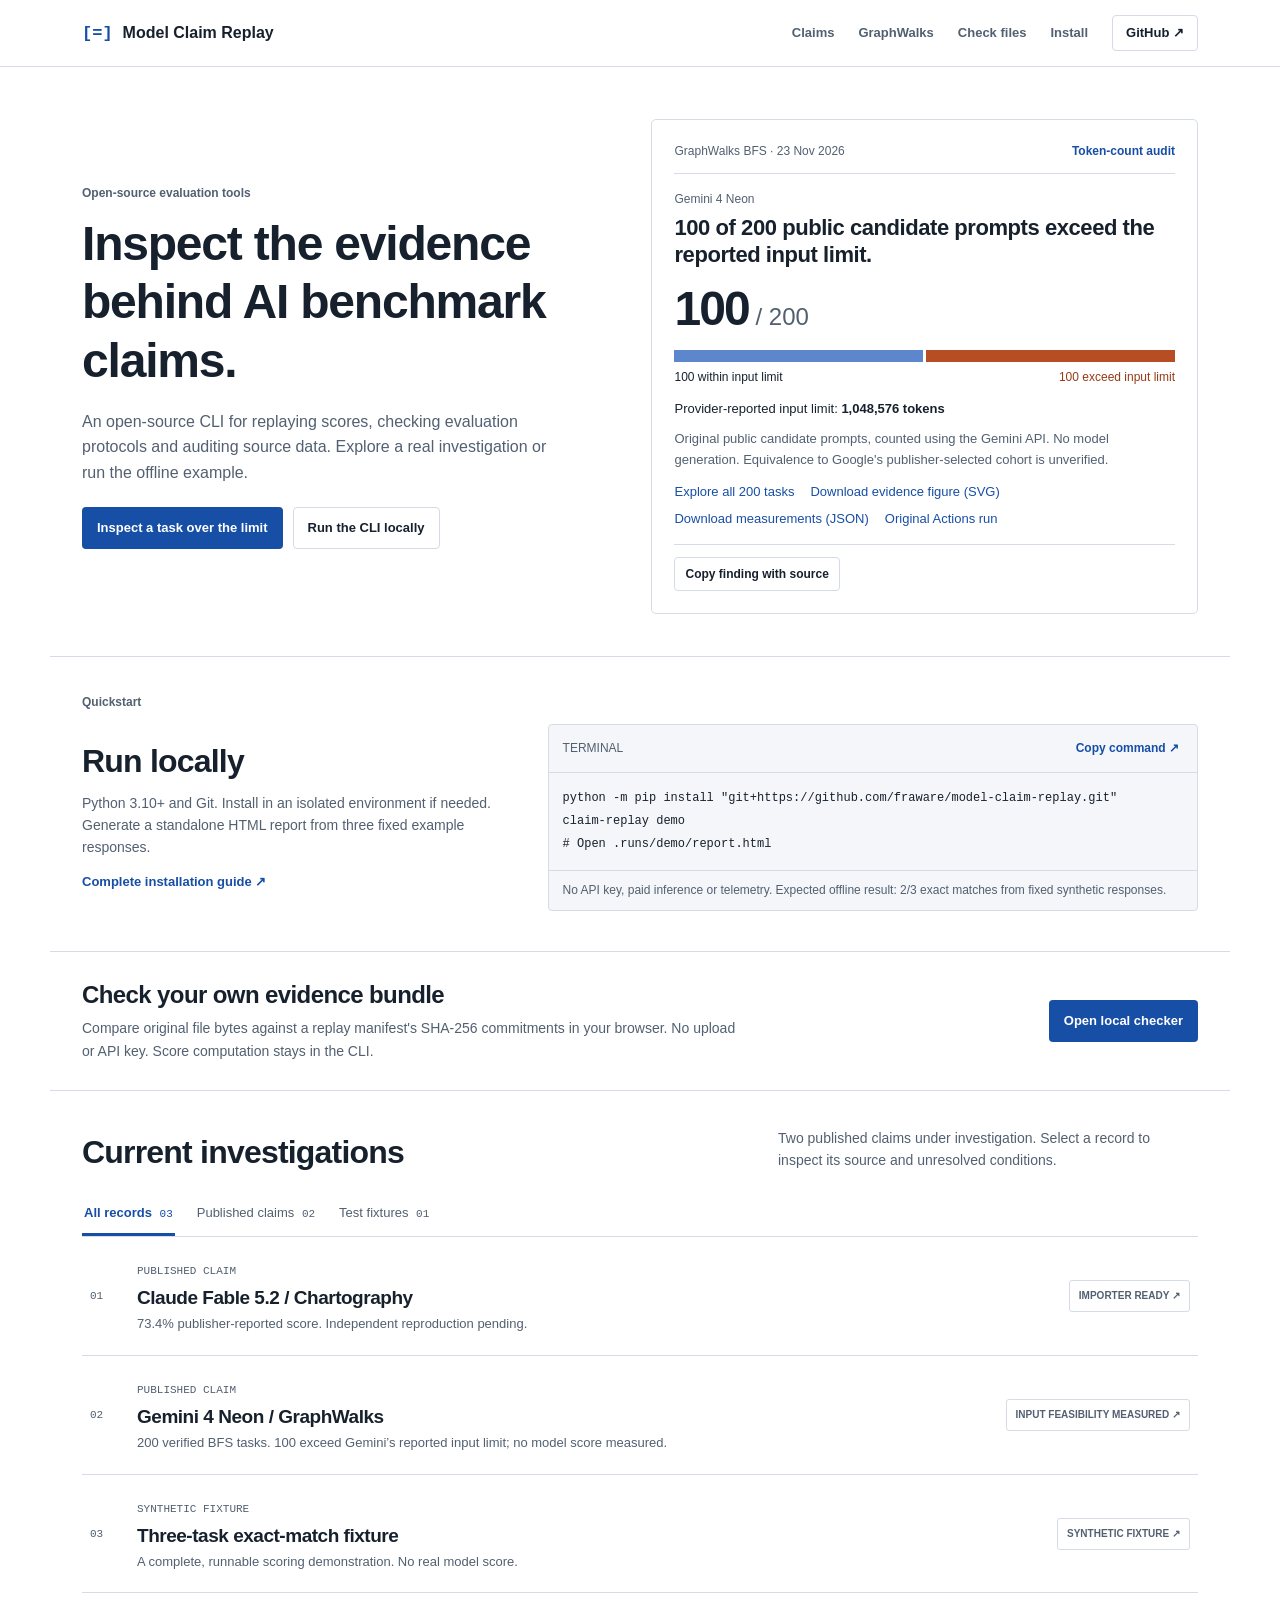
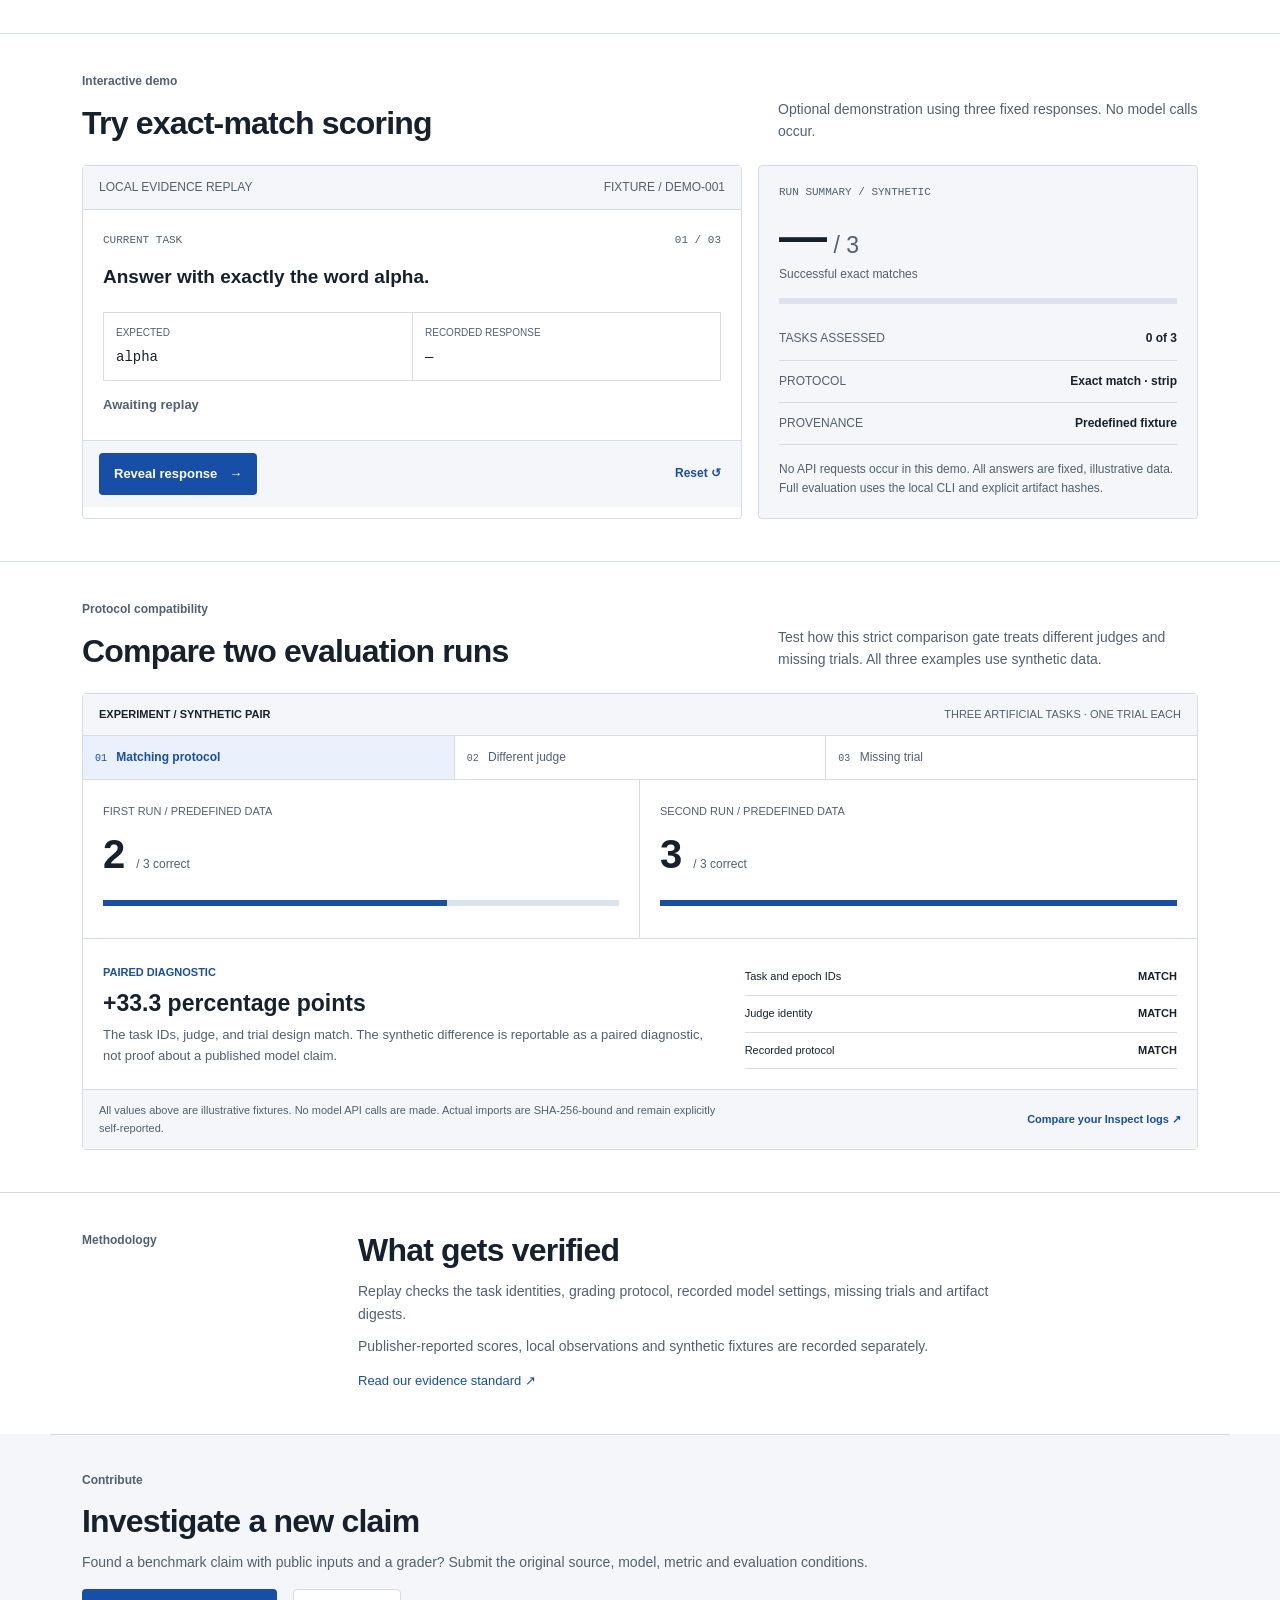
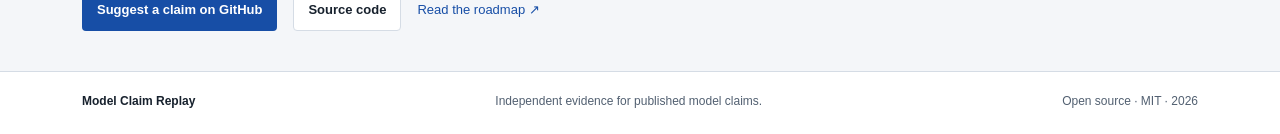
==== commit 51e52eb9: "Publish source-bound token range figure and surface local checker" ====
--- a/website/index.html
+++ b/website/index.html
@@ -19,7 +19,7 @@
   <a class="skip" href="#main">Skip to content</a>
   <header class="site-header"><div class="wrap header-inside">
     <a class="brand" href="#top" aria-label="Model Claim Replay home"><span class="brand-mark" aria-hidden="true">[=]</span><span>Model Claim Replay</span></a>
-    <nav class="navigation" aria-label="Main navigation"><a href="#claims">Claims</a><a href="./graphwalks.html">GraphWalks</a><a href="#install">Install</a><a class="github-link" href="https://github.com/fraware/model-claim-replay" target="_blank" rel="noopener noreferrer">GitHub <span aria-hidden="true">↗</span></a></nav>
+    <nav class="navigation" aria-label="Main navigation"><a href="#claims">Claims</a><a href="./graphwalks.html">GraphWalks</a><a href="./check.html">Check files</a><a href="#install">Install</a><a class="github-link" href="https://github.com/fraware/model-claim-replay" target="_blank" rel="noopener noreferrer">GitHub <span aria-hidden="true">↗</span></a></nav>
   </div></header>
   <main id="main">
     <section class="hero wrap" id="top">
@@ -37,7 +37,7 @@
         <div class="finding-labels"><span>100 within input limit</span><span>100 exceed input limit</span></div>
         <p class="finding-limit">Provider-reported input limit: <strong>1,048,576 tokens</strong></p>
         <p class="plate-note">Original public candidate prompts, counted using the Gemini API. No model generation. Equivalence to Google's publisher-selected cohort is unverified.</p>
-        <div class="finding-links"><a href="./graphwalks.html">Explore all 200 tasks</a><a href="./graphwalks-gemini-feasibility.json">Download measurements (JSON)</a><a href="https://github.com/fraware/model-claim-replay/actions/runs/45159511810">Original Actions run</a></div>
+        <div class="finding-links"><a href="./graphwalks.html">Explore all 200 tasks</a><a href="./graphwalks-input-feasibility.svg" download>Download evidence figure (SVG)</a><a href="./graphwalks-gemini-feasibility.json">Download measurements (JSON)</a><a href="https://github.com/fraware/model-claim-replay/actions/runs/45159511810">Original Actions run</a></div>
         <div class="finding-share"><button type="button" id="copy-finding" class="button button-light">Copy finding with source</button><span id="finding-copy-status" role="status"></span><textarea id="finding-copy-fallback" aria-label="Finding text to copy" readonly hidden rows="4"></textarea></div>
       </article>
     </section>
@@ -45,6 +45,7 @@
     <section class="install wrap" id="install"><div class="section-label"><span class="rule"></span> Quickstart</div><div class="install-grid"><div><h2>Run locally</h2><p>Python 3.10+ and Git. Install in an isolated environment if needed. Generate a standalone HTML report from three fixed example responses.</p><a href="https://github.com/fraware/model-claim-replay#run-your-first-evidence-replay" class="text-link" target="_blank" rel="noopener noreferrer">Complete installation guide ↗</a></div><div class="install-terminal"><div class="terminal-top"><span>TERMINAL</span><button id="copy-command" type="button">Copy command <span aria-hidden="true">↗</span></button></div><pre><code id="install-code">python -m pip install "git+https://github.com/fraware/model-claim-replay.git"
 claim-replay demo
 # Open .runs/demo/report.html</code></pre><p>No API key, paid inference or telemetry. Expected offline result: 2/3 exact matches from fixed synthetic responses.</p></div></div></section>
+    <section class="local-tool wrap" id="check"><div><h2>Check your own evidence bundle</h2><p>Compare original file bytes against a replay manifest's SHA-256 commitments in your browser. No upload or API key. Score computation stays in the CLI.</p></div><a class="button button-dark" href="./check.html">Open local checker</a></section>
     <section class="work wrap" id="claims"><div class="work-header"><div><h2>Current investigations</h2></div><p>Two published claims under investigation. Select a record to inspect its source and unresolved conditions.</p></div>
       <div class="filter-bar" role="group" aria-label="Filter the claim registry"><button type="button" class="filter active" data-filter="all" aria-pressed="true">All records <span>03</span></button><button type="button" class="filter" data-filter="published" aria-pressed="false">Published claims <span>02</span></button><button type="button" class="filter" data-filter="synthetic" aria-pressed="false">Test fixtures <span>01</span></button></div>
       <div id="claim-items" class="claim-items"><article class="claim-row"><span class="claim-marker">01</span><div><span class="tag">PUBLISHED CLAIM</span><h3>Claude Fable 5.2 / Chartography</h3><p>73.4% publisher-reported score. Independent reproduction pending.</p></div><span class="claim-status">PROTOCOL REVIEW <span aria-hidden="true">↗</span></span></article></div>
--- a/website/style.css
+++ b/website/style.css
@@ -182,3 +182,9 @@
 .finding-share [role=status] { font-size:12px; color:var(--muted); }
 .finding-share textarea { width:100%; font:12px/1.5 var(--sans); border:1px solid var(--line); padding:8px; resize:vertical; }
 .contribute-copy { color:var(--muted); margin-top:10px; font-size:14px; }
+
+.local-tool { display:flex; align-items:center; justify-content:space-between; gap:24px; padding-top:28px; padding-bottom:28px; border-top:1px solid var(--line); }
+.local-tool h2 { font-size:24px; }
+.local-tool p { font-size:14px; color:var(--muted); max-width:660px; margin-top:8px; }
+.local-tool .button { flex-shrink:0; }
+@media(max-width:700px) { .local-tool { align-items:flex-start; flex-direction:column; gap:14px; } }
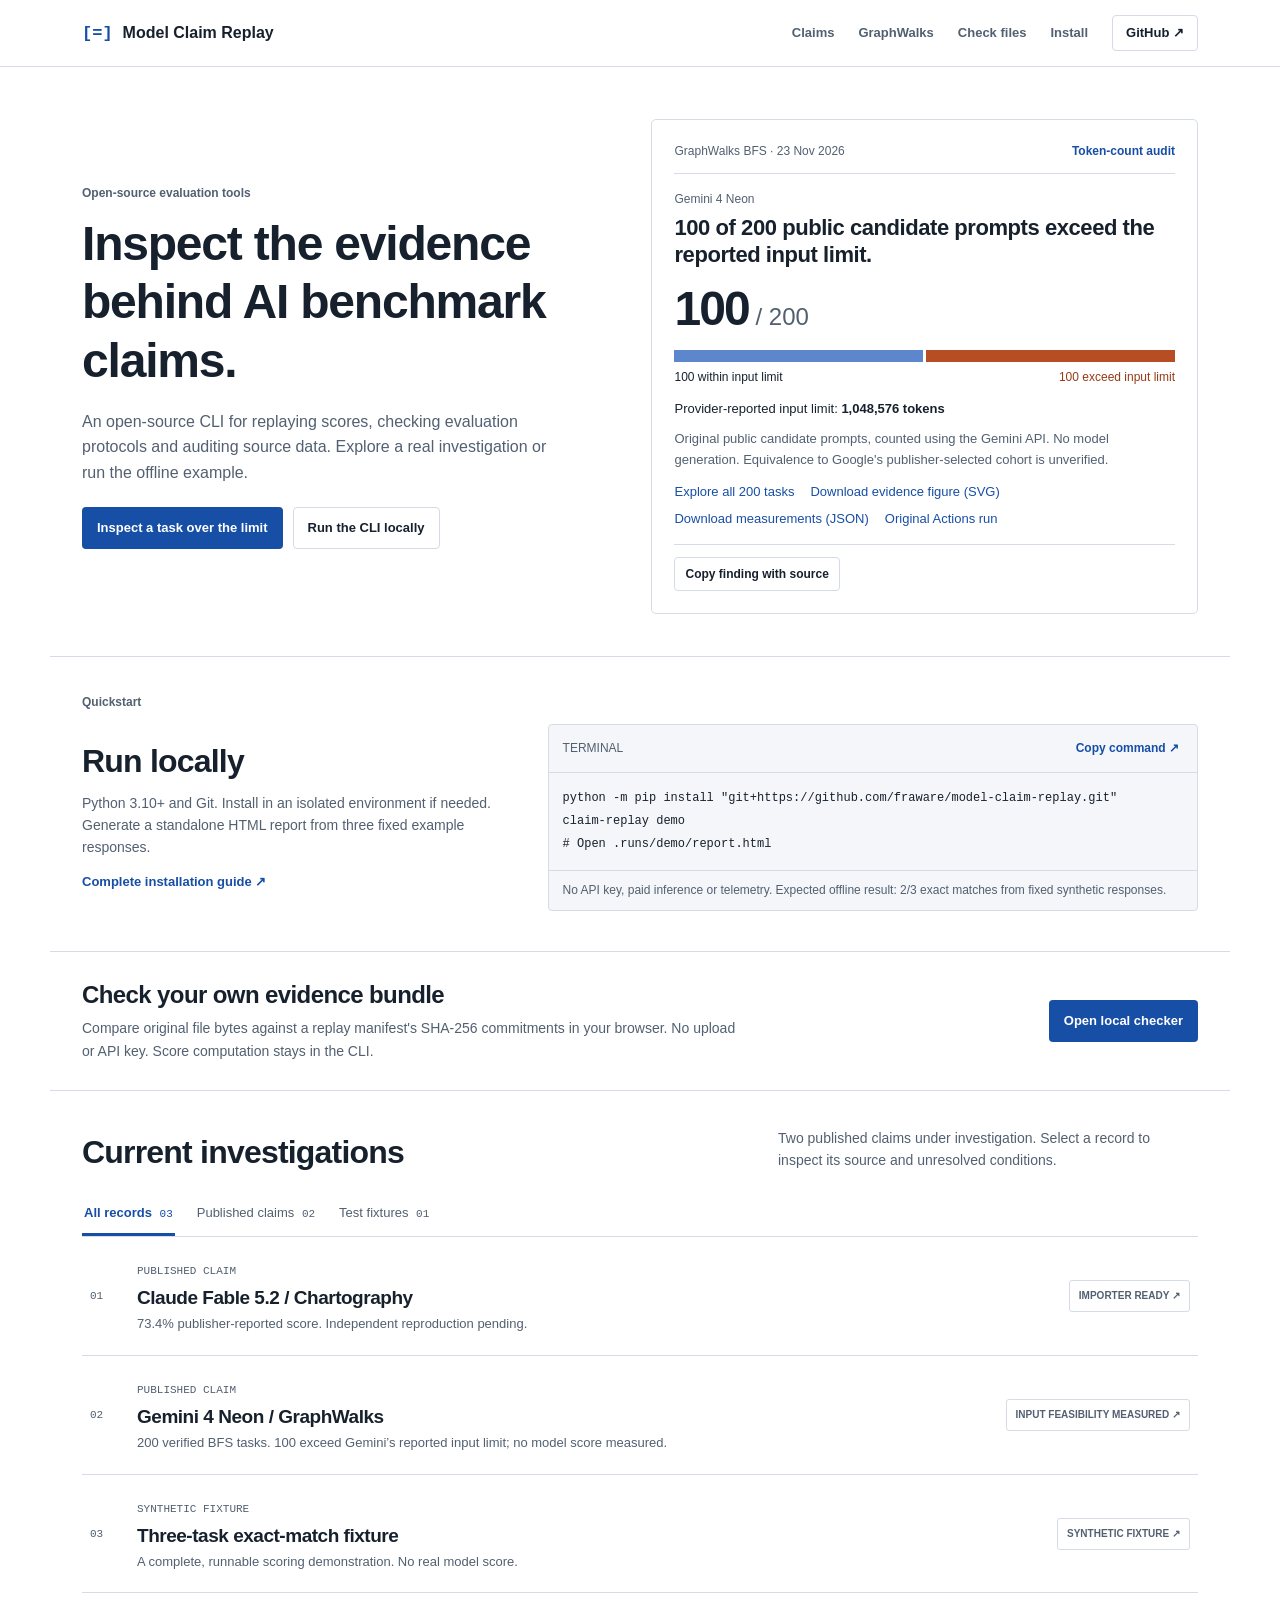
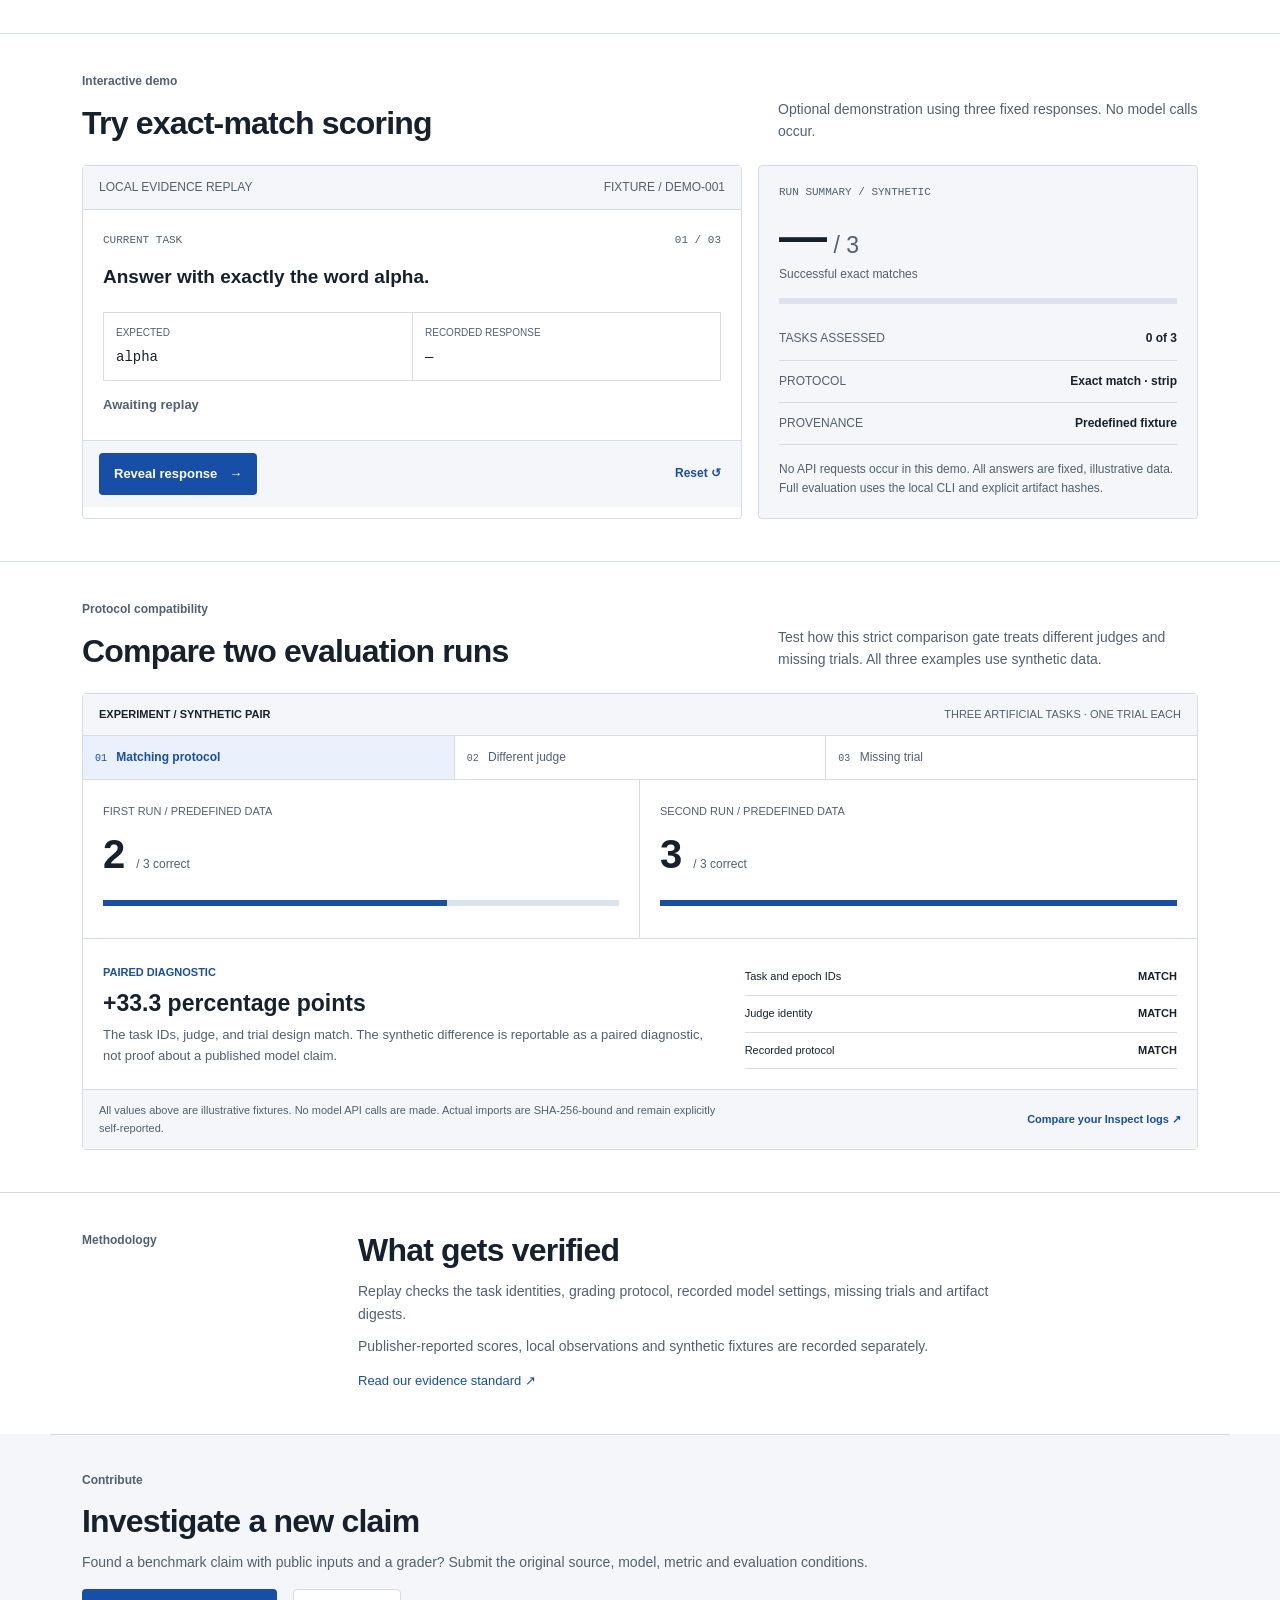
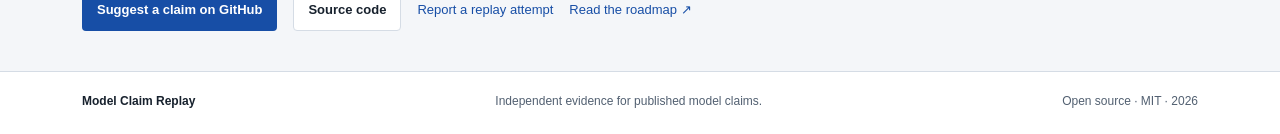
==== commit 3d7c0bfe: "Merge main into release validation and expose real developer feedback paths" ====
--- a/website/index.html
+++ b/website/index.html
@@ -80,7 +80,7 @@
     </div></section>
     
     <section class="manifesto" id="method"><div class="wrap manifesto-grid"><div class="section-label light-label">Methodology</div><div><h2>What gets verified</h2><p>Replay checks the task identities, grading protocol, recorded model settings, missing trials and artifact digests.</p><p>Publisher-reported scores, local observations and synthetic fixtures are recorded separately.</p><a href="https://github.com/fraware/model-claim-replay/blob/main/docs/METHODOLOGY.md" target="_blank" rel="noopener noreferrer">Read our evidence standard <span aria-hidden="true">↗</span></a></div></div></section>
-    <section class="closing"><div class="wrap closing-inner"><div class="section-label light-label">Contribute</div><h2>Investigate a new claim</h2><p class="contribute-copy">Found a benchmark claim with public inputs and a grader? Submit the original source, model, metric and evaluation conditions.</p><div class="closing-links"><a class="button button-dark" href="https://github.com/fraware/model-claim-replay/issues/new?title=Claim%20investigation%3A%20&amp;body=Publisher%20source%3A%0A%0AModel%20and%20metric%3A%0A%0APublic%20dataset%20and%20grader%3A%0A%0AUnresolved%20conditions%3A">Suggest a claim on GitHub</a><a class="button button-paper" href="https://github.com/fraware/model-claim-replay" target="_blank" rel="noopener noreferrer">Source code</a><a href="https://github.com/fraware/model-claim-replay/blob/main/docs/ROADMAP.md" target="_blank" rel="noopener noreferrer">Read the roadmap ↗</a></div></div></section>
+    <section class="closing"><div class="wrap closing-inner"><div class="section-label light-label">Contribute</div><h2>Investigate a new claim</h2><p class="contribute-copy">Found a benchmark claim with public inputs and a grader? Submit the original source, model, metric and evaluation conditions.</p><div class="closing-links"><a class="button button-dark" href="https://github.com/fraware/model-claim-replay/issues/new?title=Claim%20investigation%3A%20&amp;body=Publisher%20source%3A%0A%0AModel%20and%20metric%3A%0A%0APublic%20dataset%20and%20grader%3A%0A%0AUnresolved%20conditions%3A">Suggest a claim on GitHub</a><a class="button button-paper" href="https://github.com/fraware/model-claim-replay" target="_blank" rel="noopener noreferrer">Source code</a><a href="https://github.com/fraware/model-claim-replay/issues/new?template=developer-replay-feedback.yml">Report a replay attempt</a><a href="https://github.com/fraware/model-claim-replay/blob/main/docs/ROADMAP.md" target="_blank" rel="noopener noreferrer">Read the roadmap ↗</a></div></div></section>
   </main>
   <footer class="footer"><div class="wrap footer-inner"><span class="footer-brand">Model Claim Replay</span><span>Independent evidence for published model claims.</span><span>Open source · MIT · 2026</span></div></footer>
 </body></html>
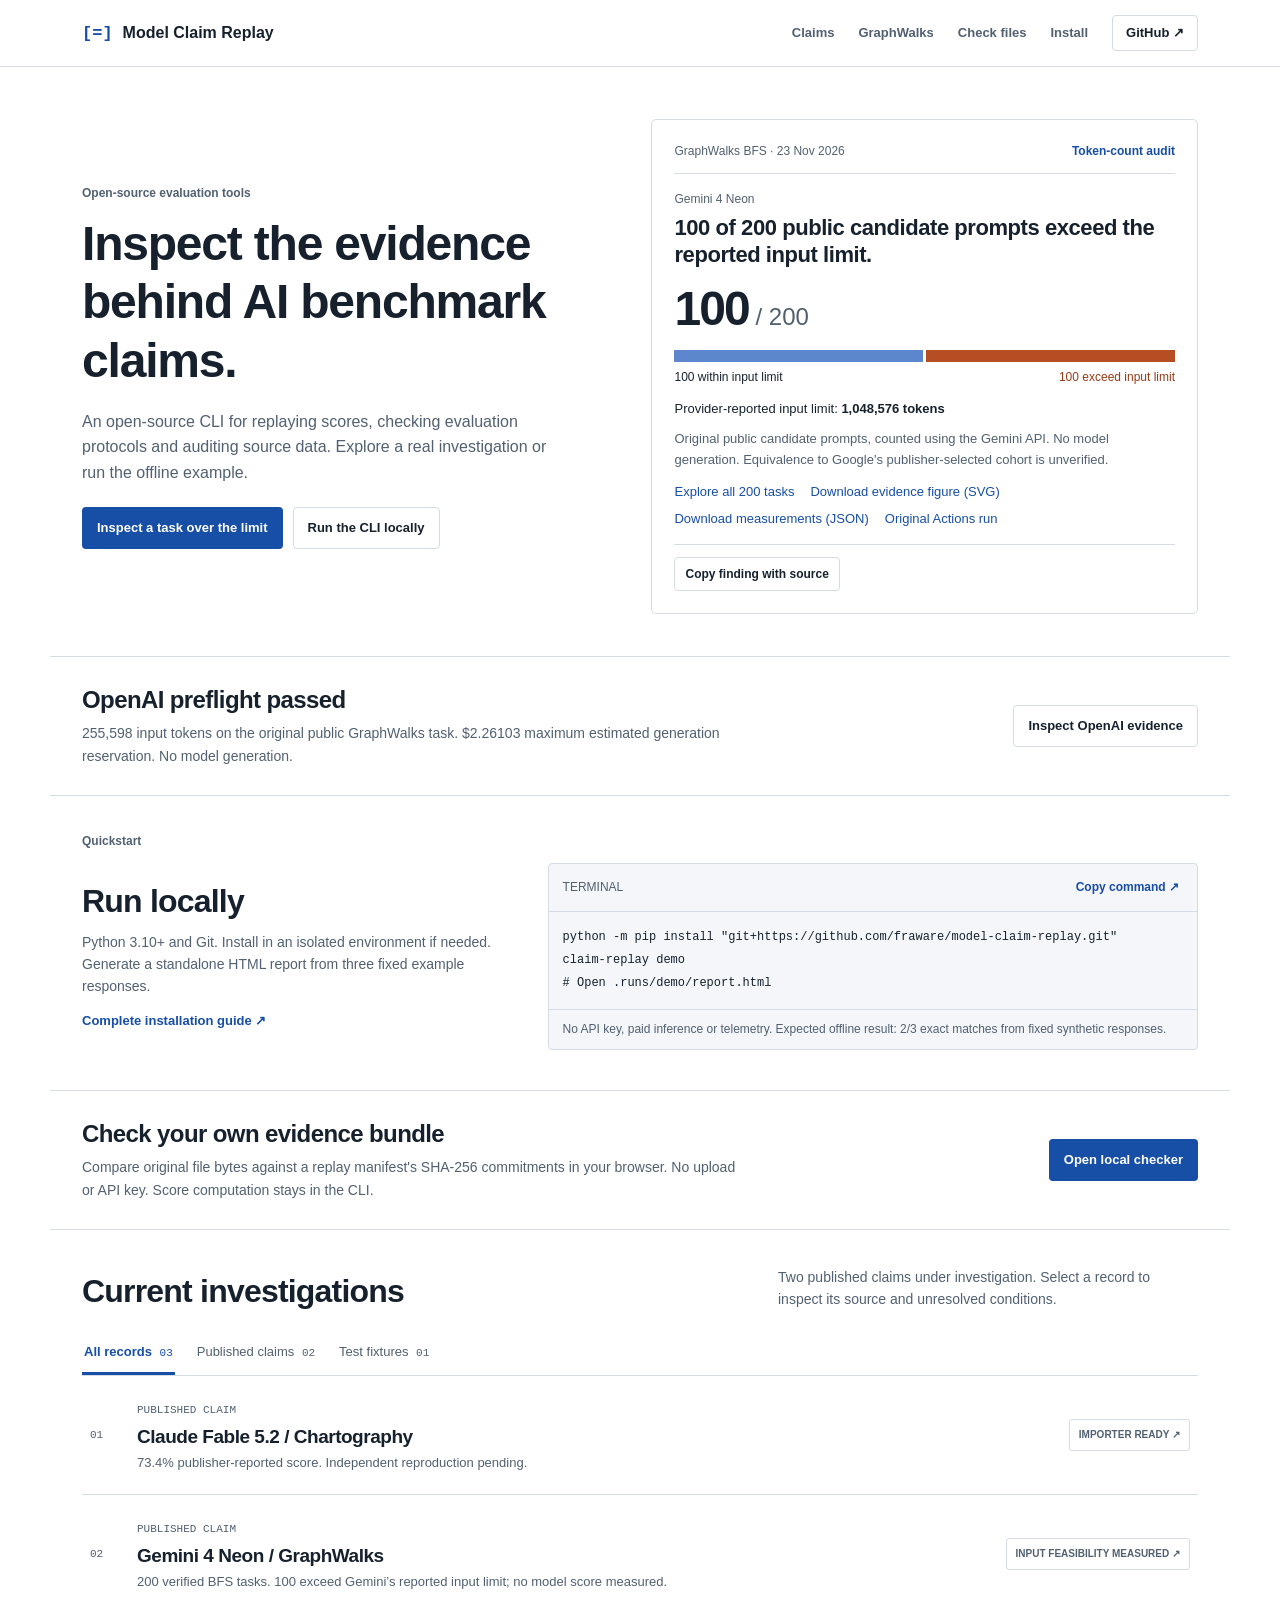
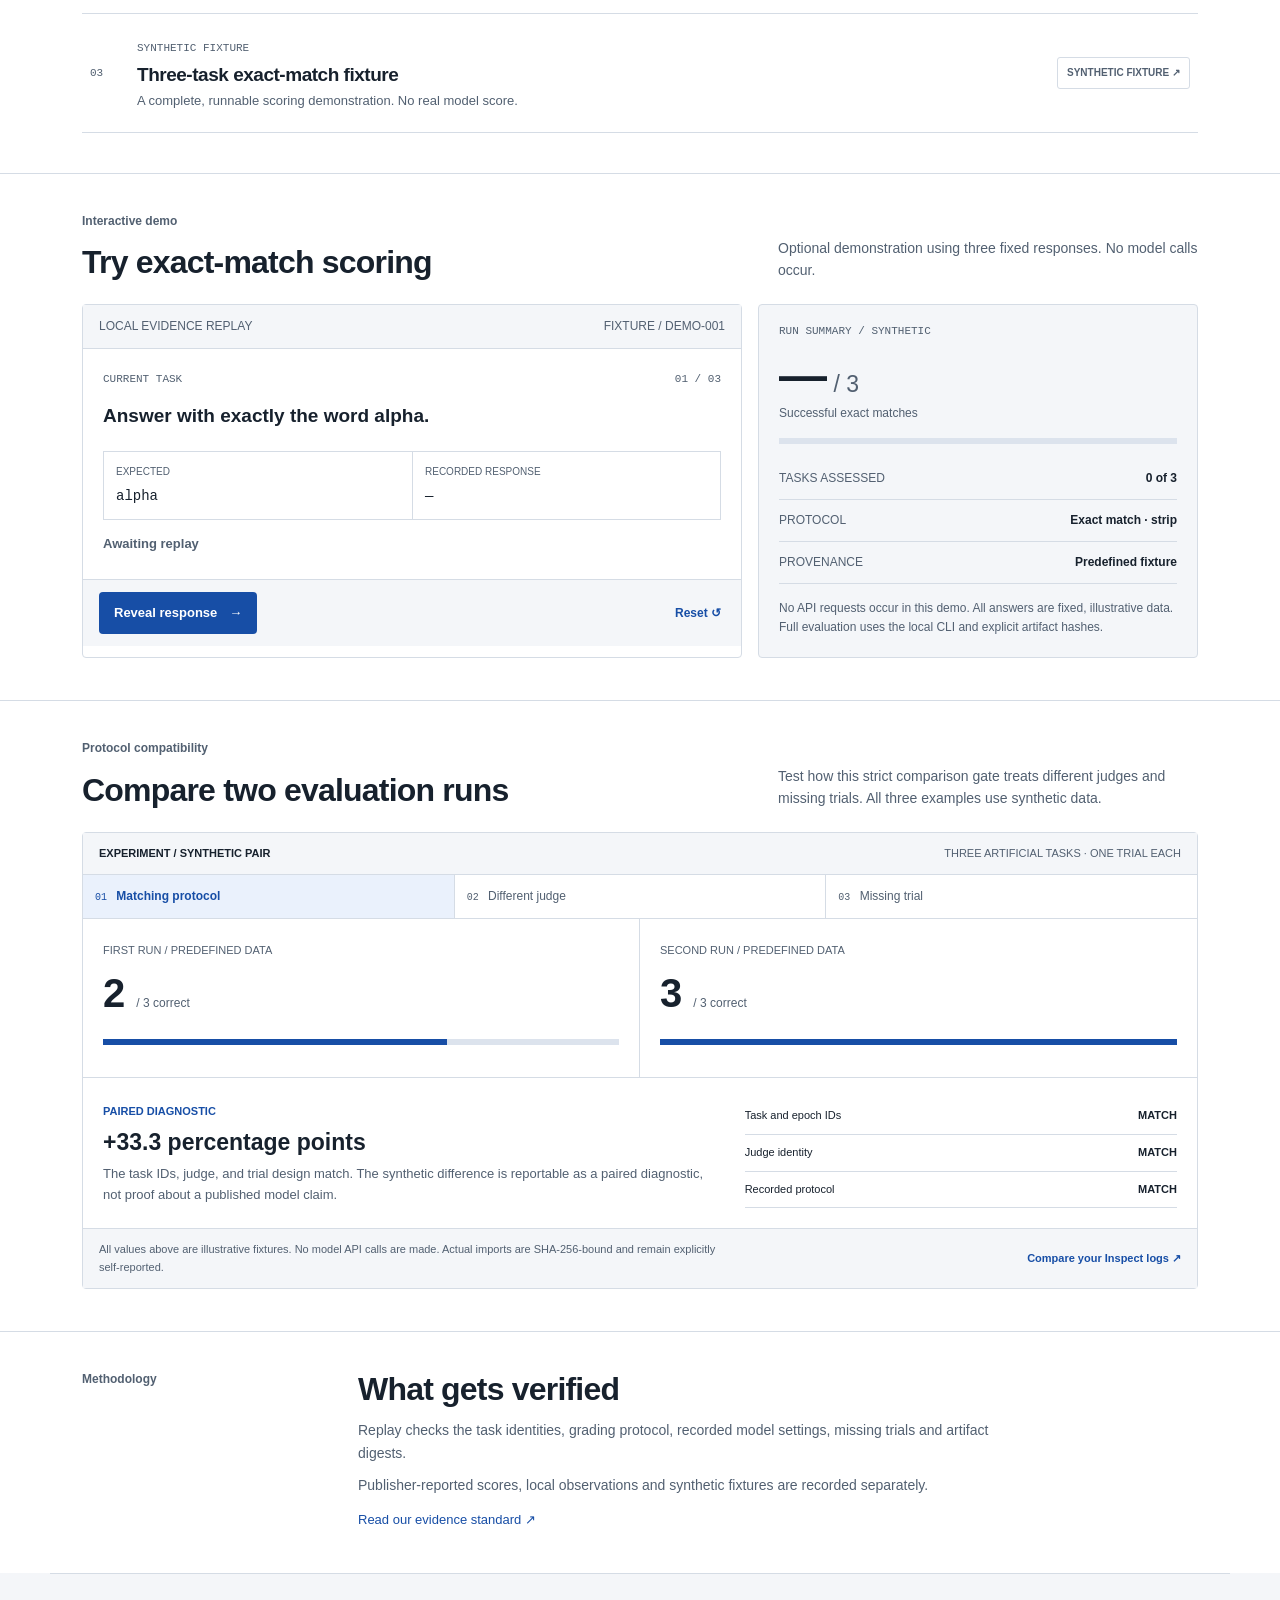
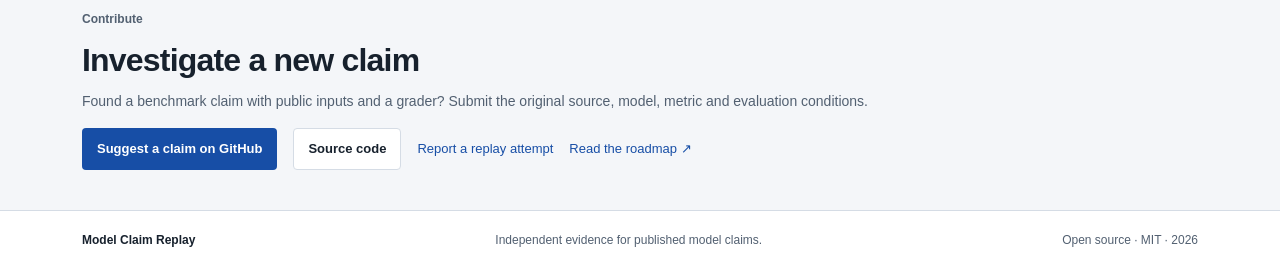
==== commit c485780a: "Publish verified OpenAI token-count log summary and same-source comparison" ====
--- a/website/index.html
+++ b/website/index.html
@@ -42,6 +42,7 @@
       </article>
     </section>
     
+    <section class="local-tool wrap" id="openai-evidence"><div><h2>OpenAI preflight passed</h2><p>255,598 input tokens on the original public GraphWalks task. $2.26103 maximum estimated generation reservation. No model generation.</p></div><a class="button button-light" href="./graphwalks.html#openai-preflight">Inspect OpenAI evidence</a></section>
     <section class="install wrap" id="install"><div class="section-label"><span class="rule"></span> Quickstart</div><div class="install-grid"><div><h2>Run locally</h2><p>Python 3.10+ and Git. Install in an isolated environment if needed. Generate a standalone HTML report from three fixed example responses.</p><a href="https://github.com/fraware/model-claim-replay#run-your-first-evidence-replay" class="text-link" target="_blank" rel="noopener noreferrer">Complete installation guide ↗</a></div><div class="install-terminal"><div class="terminal-top"><span>TERMINAL</span><button id="copy-command" type="button">Copy command <span aria-hidden="true">↗</span></button></div><pre><code id="install-code">python -m pip install "git+https://github.com/fraware/model-claim-replay.git"
 claim-replay demo
 # Open .runs/demo/report.html</code></pre><p>No API key, paid inference or telemetry. Expected offline result: 2/3 exact matches from fixed synthetic responses.</p></div></div></section>
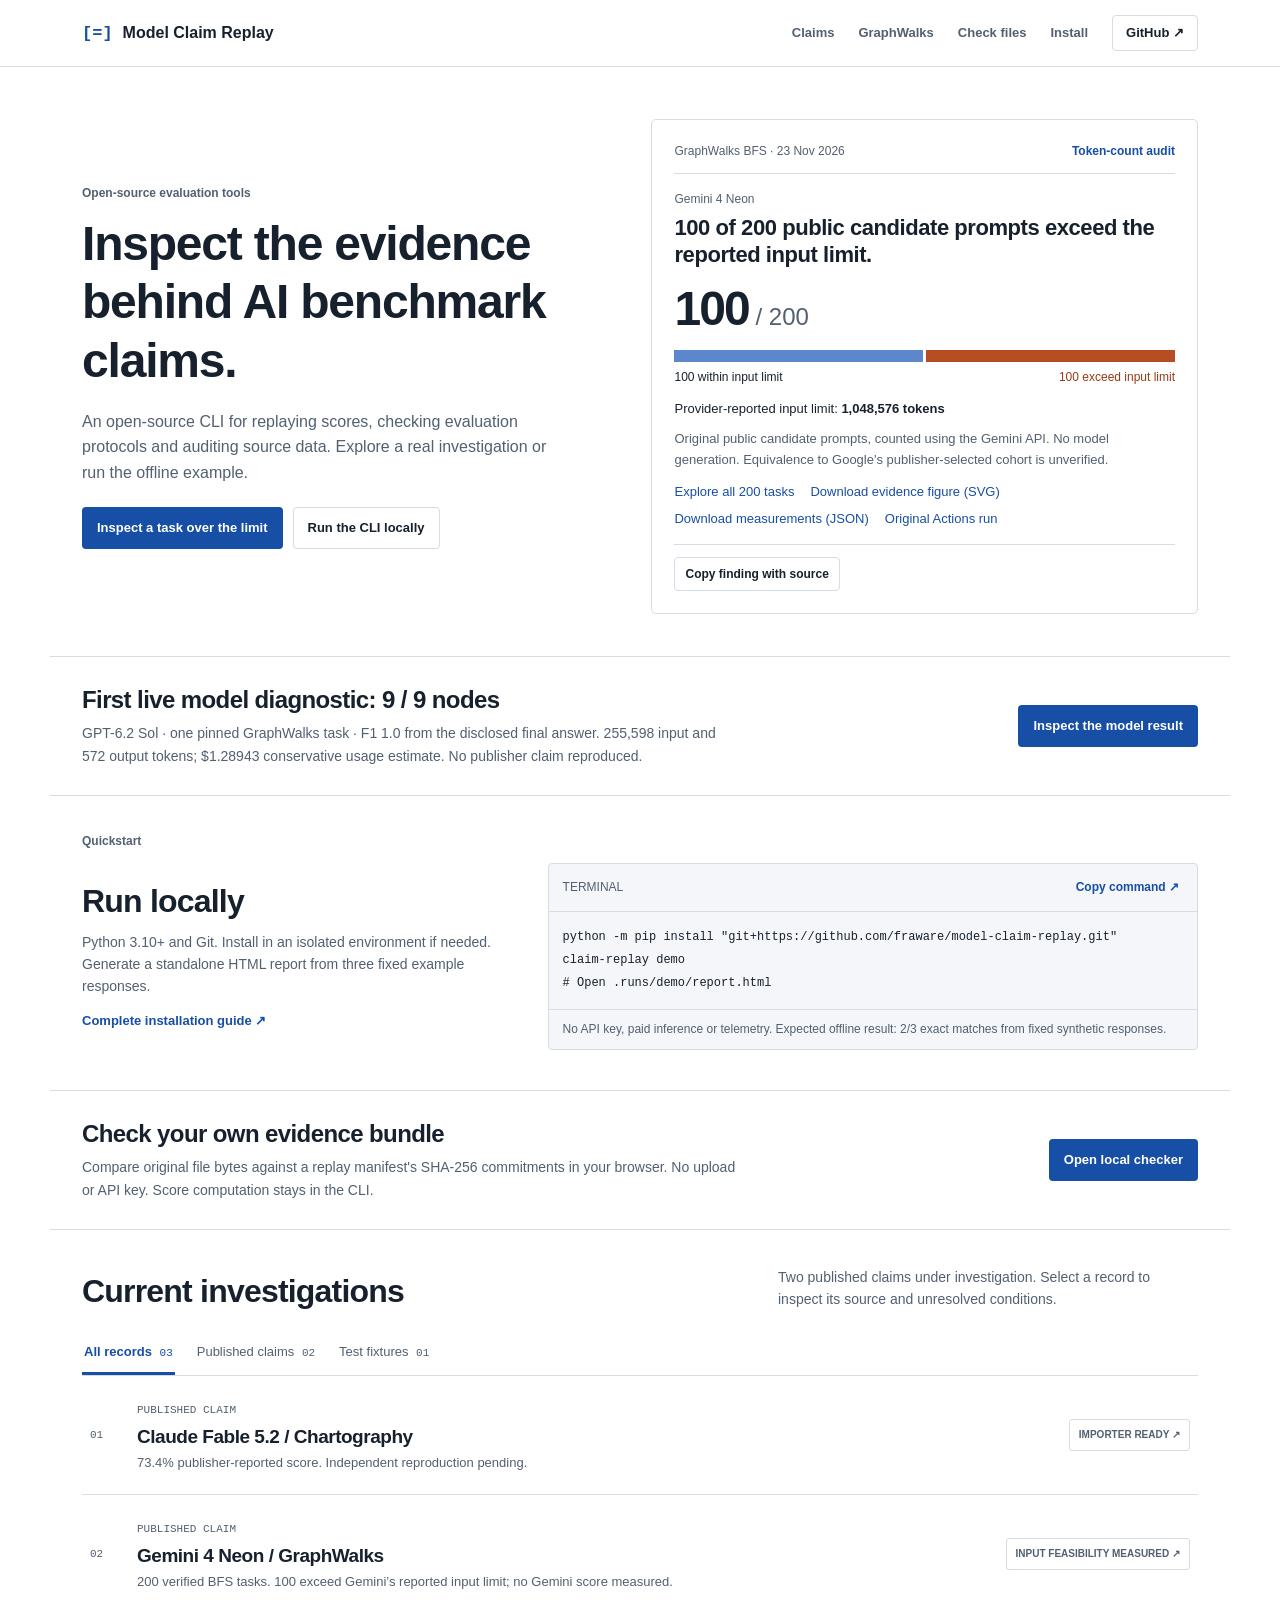
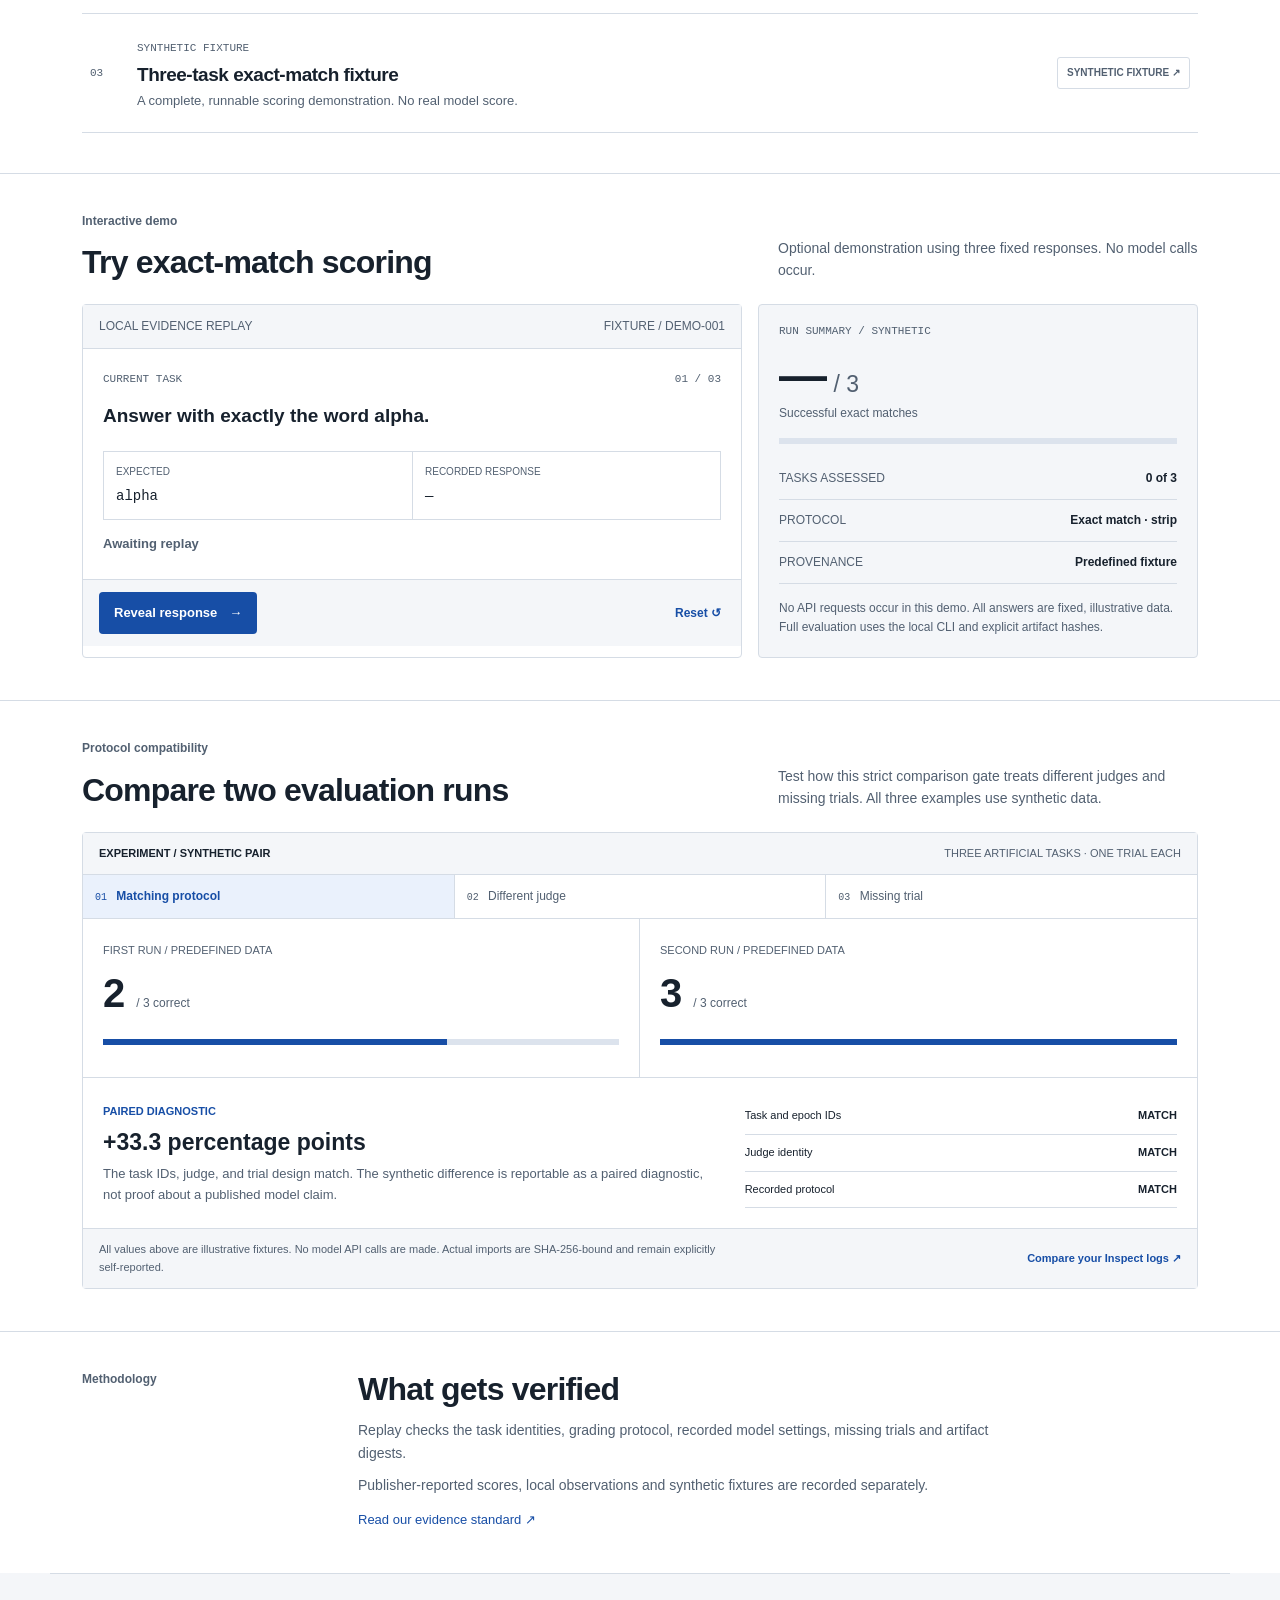
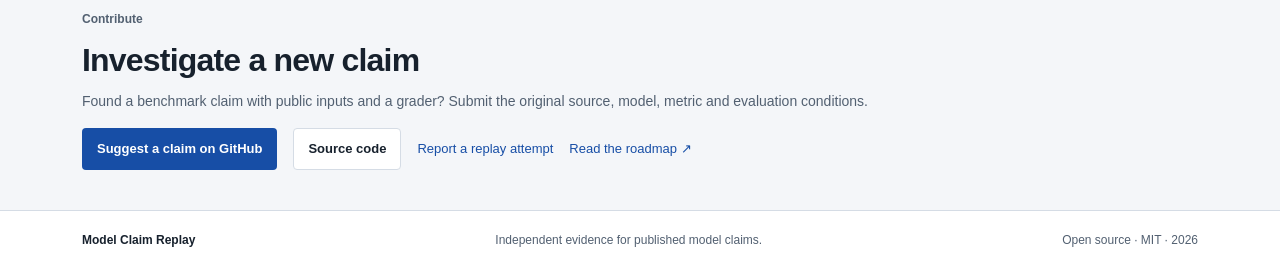
==== commit 0652ca9d: "Archive first real OpenAI generation and publish verified one-task result" ====
--- a/website/index.html
+++ b/website/index.html
@@ -42,7 +42,7 @@
       </article>
     </section>
     
-    <section class="local-tool wrap" id="openai-evidence"><div><h2>OpenAI preflight passed</h2><p>255,598 input tokens on the original public GraphWalks task. $2.26103 maximum estimated generation reservation. No model generation.</p></div><a class="button button-light" href="./graphwalks.html#openai-preflight">Inspect OpenAI evidence</a></section>
+    <section class="local-tool wrap" id="openai-evidence"><div><h2>First live model diagnostic: 9 / 9 nodes</h2><p>GPT-6.2 Sol · one pinned GraphWalks task · F1 1.0 from the disclosed final answer. 255,598 input and 572 output tokens; $1.28943 conservative usage estimate. No publisher claim reproduced.</p></div><a class="button button-dark" href="./graphwalks.html#openai-result">Inspect the model result</a></section>
     <section class="install wrap" id="install"><div class="section-label"><span class="rule"></span> Quickstart</div><div class="install-grid"><div><h2>Run locally</h2><p>Python 3.10+ and Git. Install in an isolated environment if needed. Generate a standalone HTML report from three fixed example responses.</p><a href="https://github.com/fraware/model-claim-replay#run-your-first-evidence-replay" class="text-link" target="_blank" rel="noopener noreferrer">Complete installation guide ↗</a></div><div class="install-terminal"><div class="terminal-top"><span>TERMINAL</span><button id="copy-command" type="button">Copy command <span aria-hidden="true">↗</span></button></div><pre><code id="install-code">python -m pip install "git+https://github.com/fraware/model-claim-replay.git"
 claim-replay demo
 # Open .runs/demo/report.html</code></pre><p>No API key, paid inference or telemetry. Expected offline result: 2/3 exact matches from fixed synthetic responses.</p></div></div></section>
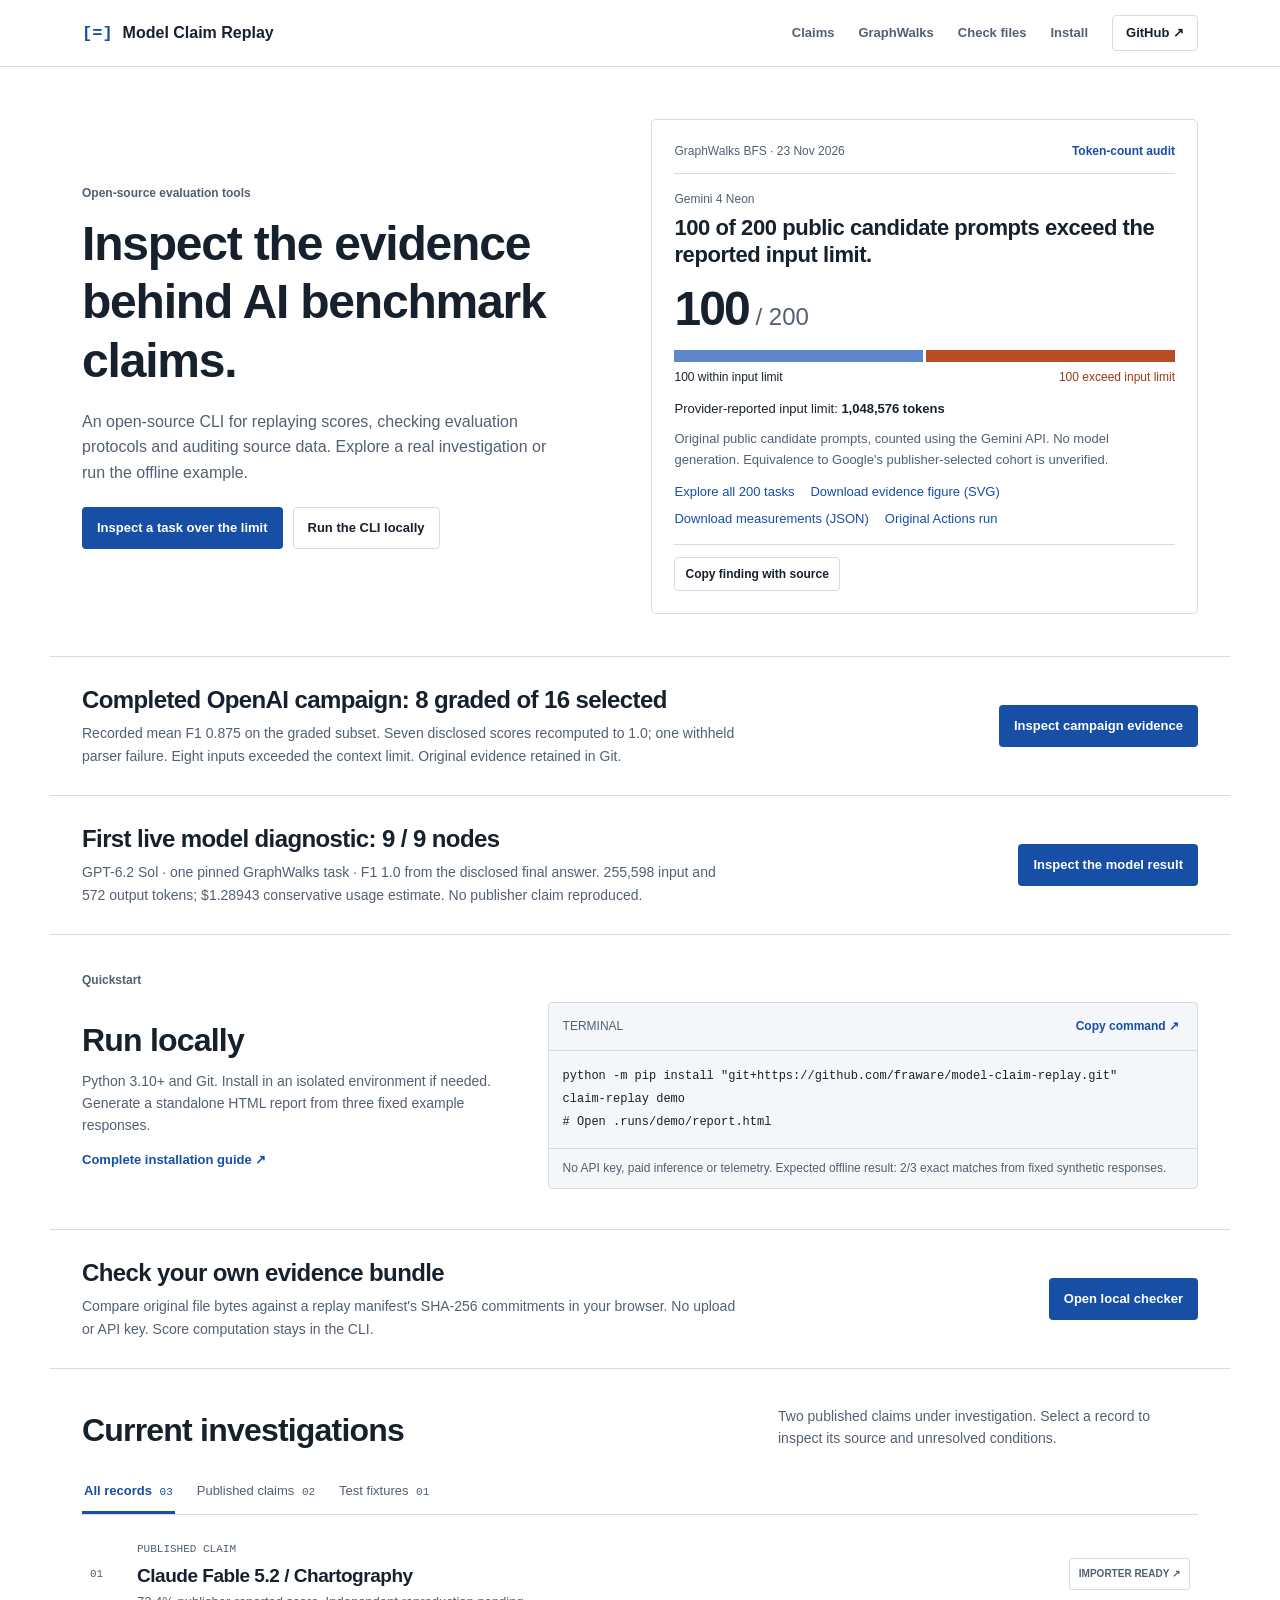
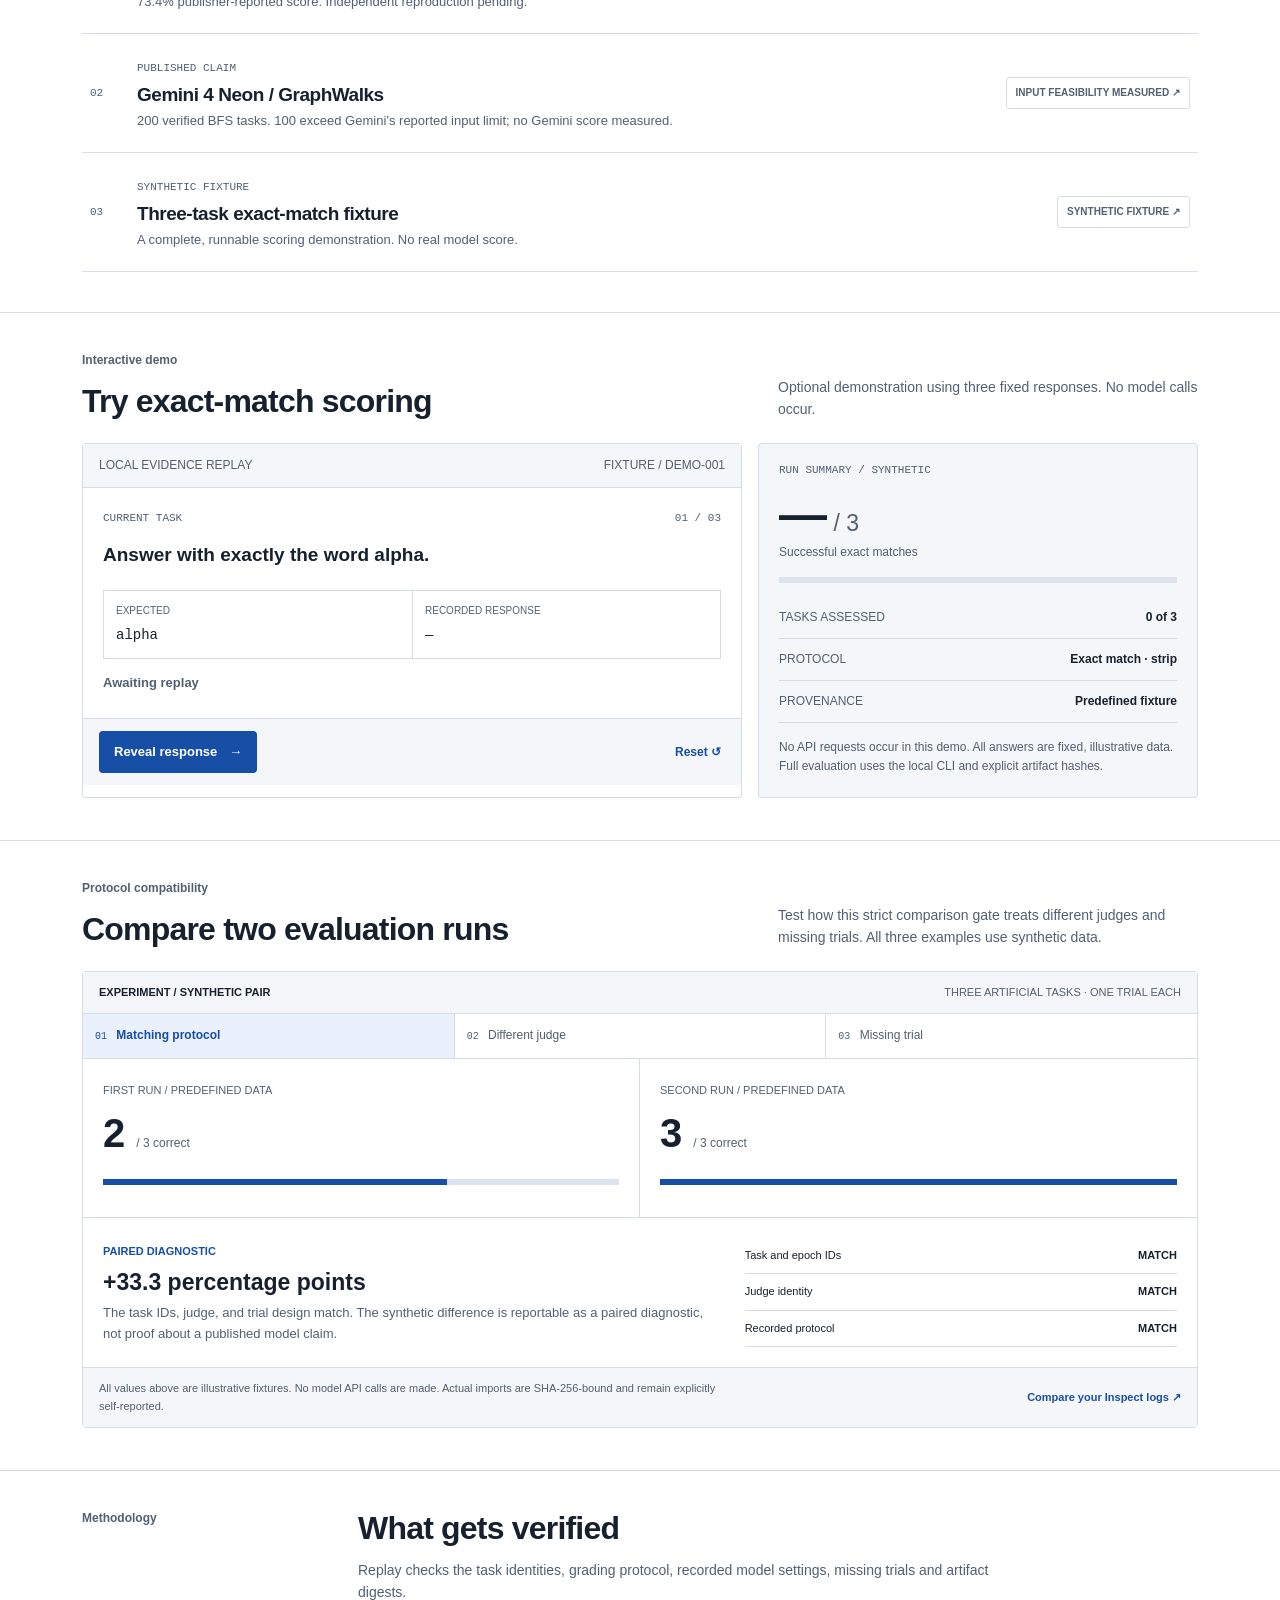
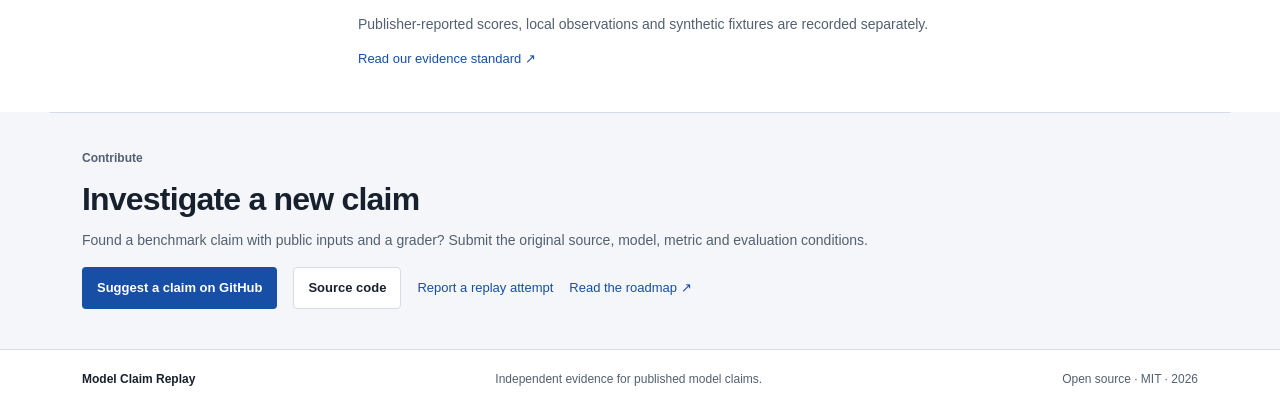
==== commit 83f161c3: "Publish completed campaign on website and guard evidence consistency" ====
--- a/website/index.html
+++ b/website/index.html
@@ -42,6 +42,7 @@
       </article>
     </section>
     
+    <section class="local-tool wrap" id="campaign-evidence"><div><h2>Completed OpenAI campaign: 8 graded of 16 selected</h2><p>Recorded mean F1 0.875 on the graded subset. Seven disclosed scores recomputed to 1.0; one withheld parser failure. Eight inputs exceeded the context limit. Original evidence retained in Git.</p></div><a class="button button-dark" href="./graphwalks.html#openai-campaign">Inspect campaign evidence</a></section>
     <section class="local-tool wrap" id="openai-evidence"><div><h2>First live model diagnostic: 9 / 9 nodes</h2><p>GPT-6.2 Sol · one pinned GraphWalks task · F1 1.0 from the disclosed final answer. 255,598 input and 572 output tokens; $1.28943 conservative usage estimate. No publisher claim reproduced.</p></div><a class="button button-dark" href="./graphwalks.html#openai-result">Inspect the model result</a></section>
     <section class="install wrap" id="install"><div class="section-label"><span class="rule"></span> Quickstart</div><div class="install-grid"><div><h2>Run locally</h2><p>Python 3.10+ and Git. Install in an isolated environment if needed. Generate a standalone HTML report from three fixed example responses.</p><a href="https://github.com/fraware/model-claim-replay#run-your-first-evidence-replay" class="text-link" target="_blank" rel="noopener noreferrer">Complete installation guide ↗</a></div><div class="install-terminal"><div class="terminal-top"><span>TERMINAL</span><button id="copy-command" type="button">Copy command <span aria-hidden="true">↗</span></button></div><pre><code id="install-code">python -m pip install "git+https://github.com/fraware/model-claim-replay.git"
 claim-replay demo
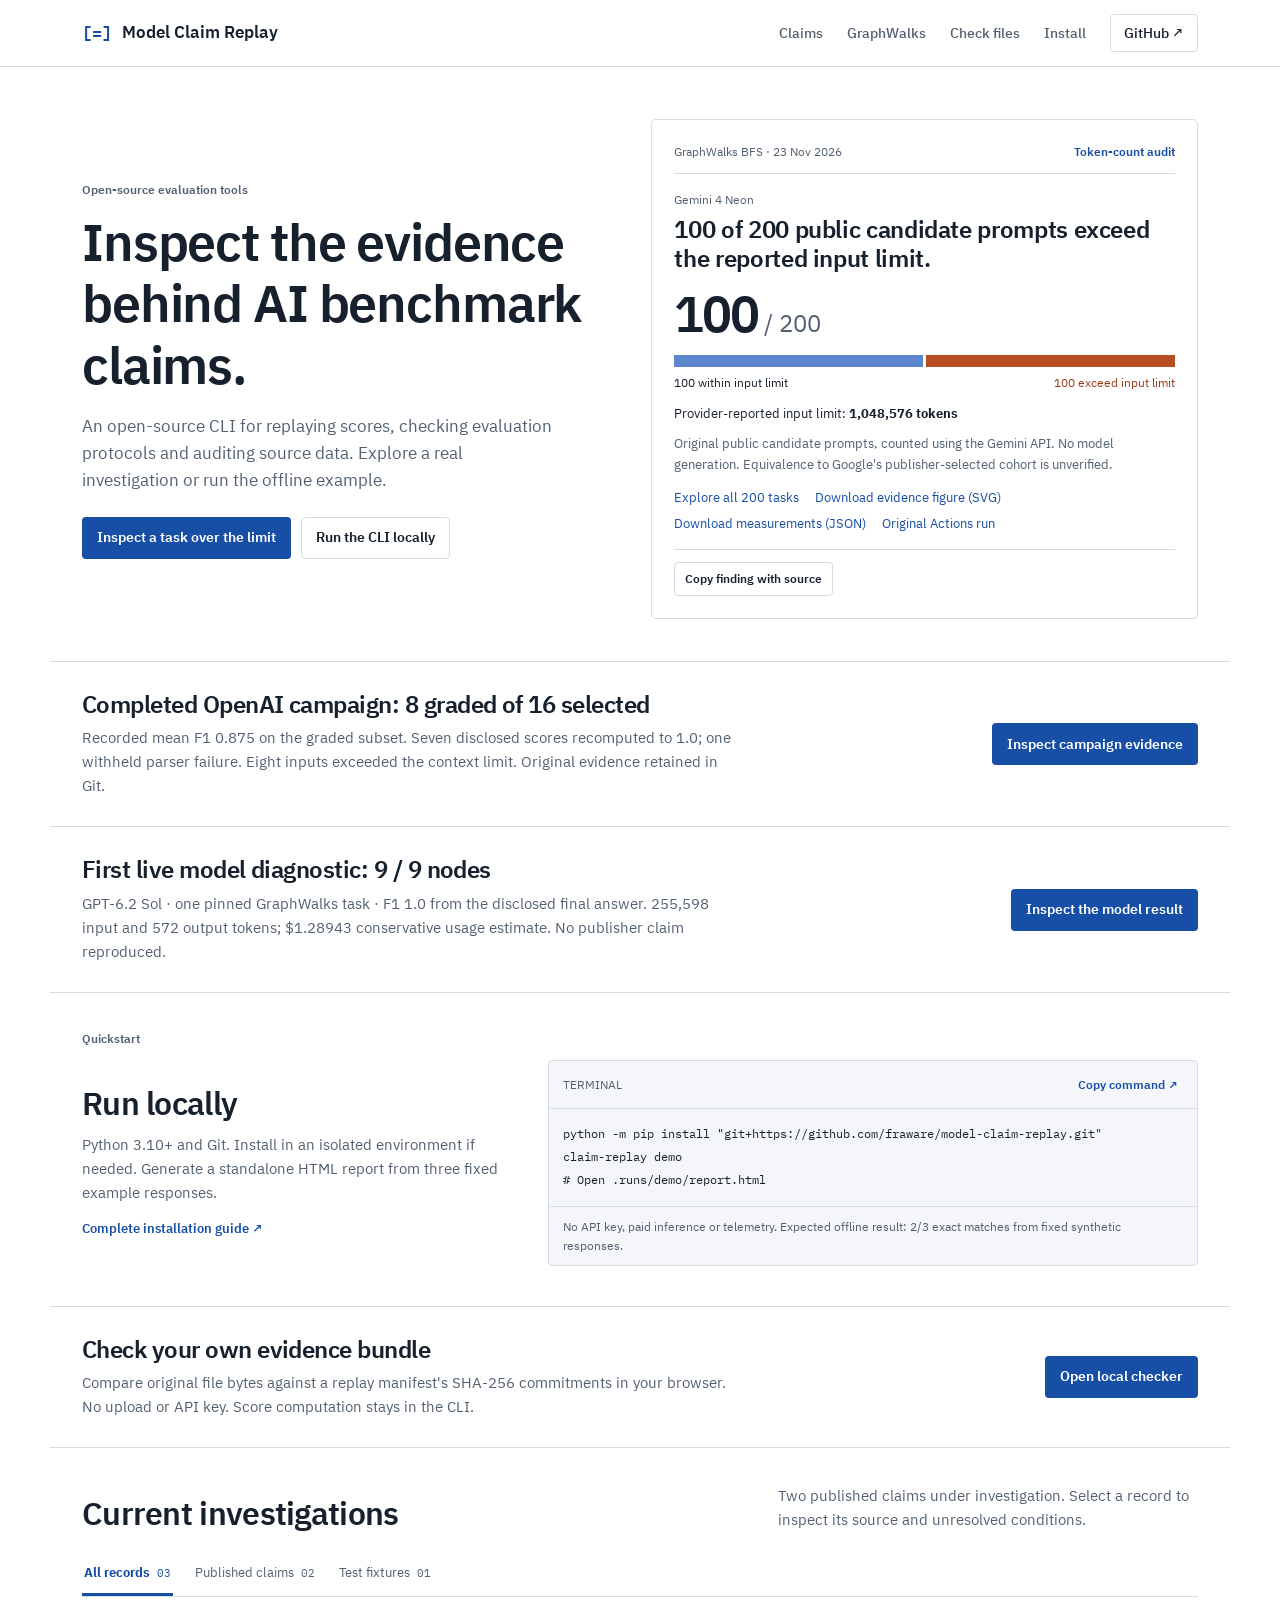
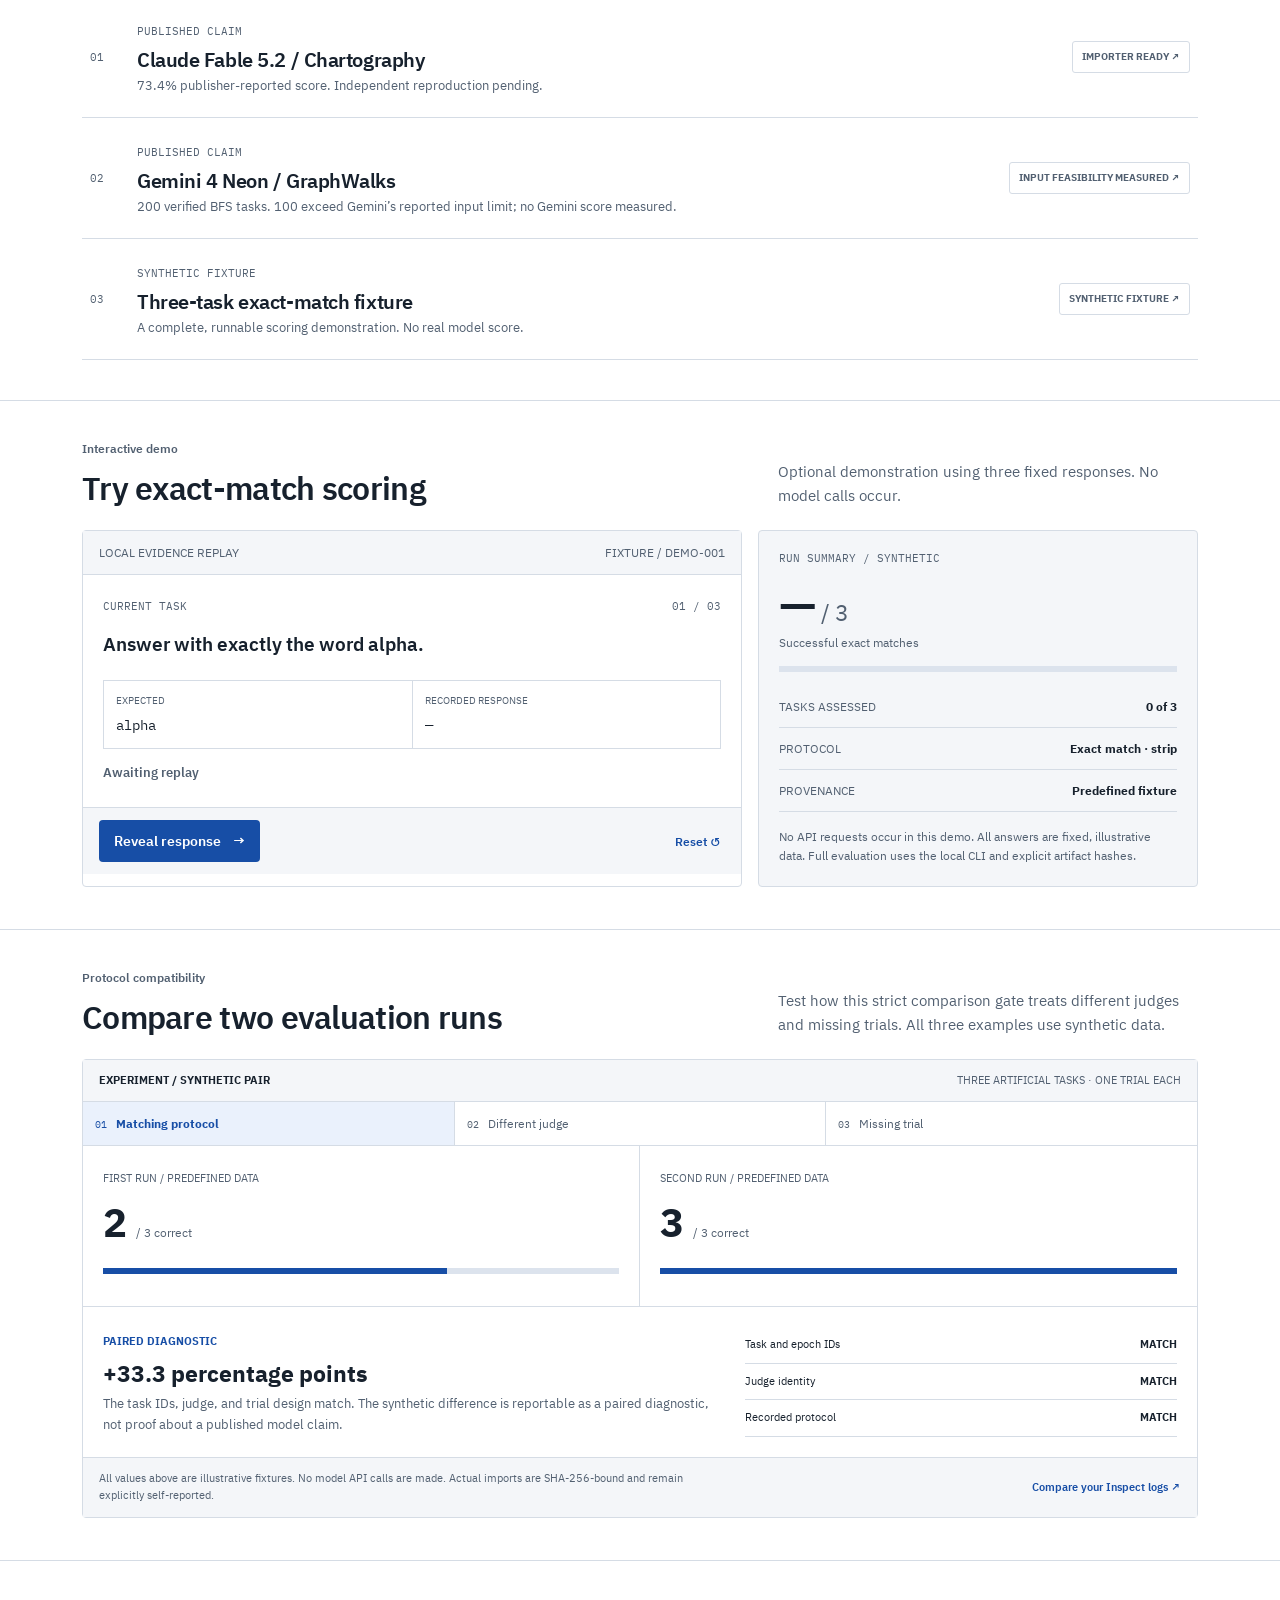
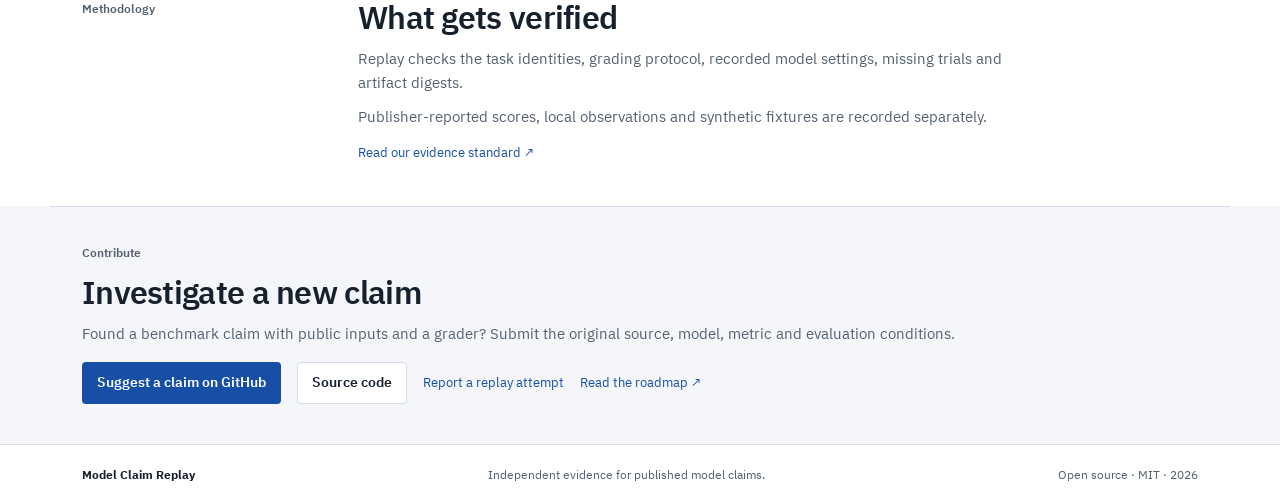
==== commit 3780e954: "Introduce self-hosted IBM Plex typography across public pages" ====
--- a/website/index.html
+++ b/website/index.html
@@ -12,6 +12,7 @@
   <meta property="og:title" content="Model Claim Replay — Inspect and replay benchmark claims">
   <meta property="og:description" content="We counted all 200 original public GraphWalks BFS candidate prompts with Gemini. Half exceeded its reported input limit. Inspect every task and the original receipt.">
   <title>Model Claim Replay — Inspect and replay benchmark claims</title>
+  <link rel="stylesheet" href="./base.css">
   <link rel="stylesheet" href="./style.css">
   <script src="./app.js" defer></script>
 </head>
--- a/website/base.css
+++ b/website/base.css
@@ -0,0 +1,86 @@
+@font-face {
+  font-family: "IBM Plex Sans";
+  src: url("./fonts/IBMPlexSans-Regular.woff2") format("woff2");
+  font-weight: 400;
+  font-style: normal;
+  font-display: swap;
+}
+@font-face {
+  font-family: "IBM Plex Sans";
+  src: url("./fonts/IBMPlexSans-Medium.woff2") format("woff2");
+  font-weight: 500;
+  font-style: normal;
+  font-display: swap;
+}
+@font-face {
+  font-family: "IBM Plex Sans";
+  src: url("./fonts/IBMPlexSans-SemiBold.woff2") format("woff2");
+  font-weight: 600;
+  font-style: normal;
+  font-display: swap;
+}
+@font-face {
+  font-family: "IBM Plex Sans";
+  src: url("./fonts/IBMPlexSans-Bold.woff2") format("woff2");
+  font-weight: 700;
+  font-style: normal;
+  font-display: swap;
+}
+@font-face {
+  font-family: "IBM Plex Mono";
+  src: url("./fonts/IBMPlexMono-Regular.woff2") format("woff2");
+  font-weight: 400;
+  font-style: normal;
+  font-display: swap;
+}
+@font-face {
+  font-family: "IBM Plex Mono";
+  src: url("./fonts/IBMPlexMono-Bold.woff2") format("woff2");
+  font-weight: 700;
+  font-style: normal;
+  font-display: swap;
+}
+
+/* Shared interface tokens: neutral surfaces, blue actions, rust warnings.
+   IBM Plex Sans for reading; IBM Plex Mono for machine identifiers. */
+:root {
+  --ink: #17212d;
+  --muted: #526071;
+  --line: #d5dce5;
+  --surface: #f4f6f9;
+  --white: #ffffff;
+  --accent: #174ea6;
+  --accent-hover: #103b81;
+  --accent-soft: #eaf1fc;
+  --warning: #963b16;
+  --warning-soft: #fff1e8;
+  --sans: "IBM Plex Sans", Arial, Helvetica, sans-serif;
+  --mono: "IBM Plex Mono", ui-monospace, SFMono-Regular, Consolas, "Liberation Mono", monospace;
+}
+* { box-sizing: border-box; }
+html { scroll-behavior: auto; }
+body { margin: 0; background: var(--white); color: var(--ink); font: 16px/1.6 var(--sans); font-synthesis: none; }
+h1,h2,h3,p { margin: 0; }
+h1,h2,h3 { font-weight: 600; line-height: 1.18; letter-spacing: -.022em; }
+h1 { font-size: clamp(34px,4.3vw,52px); }
+h2 { font-size: clamp(25px,2.5vw,32px); }
+h3 { font-size: 20px; }
+code,pre,kbd,samp { font-family: var(--mono); }
+button,input,select,textarea { font-family: var(--sans); }
+em,i { font-style: normal; }
+a { color: var(--accent); text-decoration: none; }
+a:hover { text-decoration: underline; text-underline-offset: 3px; }
+button,input { font: inherit; }
+button { cursor: pointer; }
+button:disabled { cursor: default; opacity: .55; }
+:focus-visible { outline: 2px solid var(--accent); outline-offset: 3px; }
+.wrap { max-width: 1180px; padding-left: 32px; padding-right: 32px; margin: 0 auto; }
+.skip { position: absolute; left: 10px; top: -70px; z-index: 20; padding: 10px; background: var(--white); }
+.skip:focus { top: 10px; }
+.brand { display: inline-flex; align-items: center; gap: 10px; color: var(--ink); font-size: 17px; font-weight: 600; white-space: nowrap; }
+.brand-mark { font: 700 17px var(--mono); color: var(--accent); }
+.brand:hover { text-decoration: none; }
+@media (max-width: 700px) {
+  .wrap { padding-left: 20px; padding-right: 20px; }
+}
+
--- a/website/style.css
+++ b/website/style.css
@@ -1,56 +1,15 @@
-/* Shared interface tokens: neutral surfaces, blue actions, rust warnings.
-   System sans-serif for reading; monospace only for machine identifiers. */
-:root {
-  --ink: #17212d;
-  --muted: #526071;
-  --line: #d5dce5;
-  --surface: #f4f6f9;
-  --white: #ffffff;
-  --accent: #174ea6;
-  --accent-hover: #103b81;
-  --accent-soft: #eaf1fc;
-  --warning: #963b16;
-  --warning-soft: #fff1e8;
-  --sans: Arial, Helvetica, sans-serif;
-  --mono: ui-monospace, SFMono-Regular, Consolas, "Liberation Mono", monospace;
-}
-* { box-sizing: border-box; }
-html { scroll-behavior: auto; }
-body { margin: 0; background: var(--white); color: var(--ink); font: 15px/1.6 var(--sans); }
-h1,h2,h3,p { margin: 0; }
-h1,h2,h3 { font-weight: 700; line-height: 1.22; letter-spacing: -.025em; }
-h1 { font-size: clamp(32px,4vw,48px); }
-h2 { font-size: clamp(23px,2.5vw,32px); }
-h3 { font-size: 19px; }
-em,i { font-style: normal; }
-a { color: var(--accent); text-decoration: none; }
-a:hover { text-decoration: underline; text-underline-offset: 3px; }
-button,input { font: inherit; }
-button { cursor: pointer; }
-button:disabled { cursor: default; opacity: .55; }
-:focus-visible { outline: 2px solid var(--accent); outline-offset: 3px; }
-.wrap { max-width: 1180px; padding-left: 32px; padding-right: 32px; margin: 0 auto; }
-.skip { position: absolute; left: 10px; top: -70px; z-index: 20; padding: 10px; background: var(--white); }
-.skip:focus { top: 10px; }
-.brand { display: inline-flex; align-items: center; gap: 10px; color: var(--ink); font-size: 16px; font-weight: 700; white-space: nowrap; }
-.brand-mark { font: 700 17px var(--mono); color: var(--accent); }
-.brand:hover { text-decoration: none; }
-@media (max-width: 700px) {
-  .wrap { padding-left: 20px; padding-right: 20px; }
-}
-
 .site-header { border-bottom: 1px solid var(--line); }
 .header-inside { min-height: 66px; display:flex; align-items:center; justify-content:space-between; gap:16px; }
-.navigation { display:flex; align-items:center; gap:24px; font-size:13px; font-weight:600; }
+.navigation { display:flex; align-items:center; gap:24px; font-size:14px; font-weight:500; }
 .navigation a { color:var(--muted); }
 .navigation .github-link { color:var(--ink); border:1px solid var(--line); padding:7px 13px; border-radius:4px; }
 .hero { display:grid; grid-template-columns:minmax(0,1fr) minmax(0,1.04fr); gap:44px; align-items:center; padding-top:52px; padding-bottom:42px; }
 .section-label { font-size:12px; font-weight:600; color:var(--muted); margin-bottom:12px; }
 .section-label .rule { display:none; }
 .hero h1 { margin-bottom:18px; }
-.hero .intro { max-width:480px; color:var(--muted); font-size:16px; }
+.hero .intro { max-width:480px; color:var(--muted); font-size:17px; }
 .hero-actions { display:flex; flex-wrap:wrap; gap:10px; margin-top:22px; }
-.button { display:inline-flex; align-items:center; justify-content:center; gap:12px; border:1px solid transparent; border-radius:4px; min-height:42px; padding:9px 14px; font-size:13px; line-height:1.4; font-weight:700; }
+.button { display:inline-flex; align-items:center; justify-content:center; gap:12px; border:1px solid transparent; border-radius:4px; min-height:42px; padding:9px 14px; font-size:14px; line-height:1.4; font-weight:600; }
 .button:hover { text-decoration:none; }
 .button-dark,.button-accent { background:var(--accent); color:var(--white); }
 .button-dark:hover,.button-accent:hover:not(:disabled) { background:var(--accent-hover); }
@@ -60,8 +19,8 @@
 .plate-top { display:flex; justify-content:space-between; align-items:center; flex-wrap:wrap; gap:8px; padding-bottom:12px; border-bottom:1px solid var(--line); font-size:12px; color:var(--muted); }
 .plate-stamp { color:var(--accent); font-weight:600; }
 .plate-kicker { color:var(--muted); font-size:12px; margin-top:16px; }
-.finding-headline { font-size:22px; margin:6px 0 14px; letter-spacing:-.02em; }
-.finding-number { font-size:48px; line-height:1.1; font-weight:700; font-variant-numeric:tabular-nums; letter-spacing:-.04em; margin-bottom:14px; }
+.finding-headline { font-size:24px; margin:6px 0 14px; letter-spacing:-.015em; }
+.finding-number { font-size:50px; line-height:1.1; font-weight:600; font-variant-numeric:tabular-nums; letter-spacing:-.04em; margin-bottom:14px; }
 .finding-number span { font-size:24px; font-weight:400; color:var(--muted); letter-spacing:0; }
 .finding-bar { display:flex; height:12px; gap:3px; }
 .finding-bar span { flex:1; background:#5c87cd; }
@@ -75,7 +34,7 @@
 .install-grid { display:grid; grid-template-columns:minmax(0,.8fr) minmax(0,1.2fr); gap:32px; align-items:center; }
 .install-grid>div { min-width:0; }
 .install h2 { margin-bottom:10px; }
-.install-grid p { color:var(--muted); font-size:14px; margin-bottom:10px; }
+.install-grid p { color:var(--muted); font-size:15px; margin-bottom:10px; }
 .text-link { font-size:13px; font-weight:600; }
 .install-terminal { border:1px solid var(--line); border-radius:4px; background:var(--surface); }
 .terminal-top { display:flex; justify-content:space-between; align-items:center; padding:10px 14px; border-bottom:1px solid var(--line); font-size:12px; color:var(--muted); }
@@ -83,7 +42,7 @@
 .install-terminal pre { padding:14px; margin:0; overflow-x:auto; font:12px/1.9 var(--mono); }
 .install-terminal p { border-top:1px solid var(--line); padding:10px 14px; margin:0; font-size:12px; }
 .work-header,.compare-intro { display:flex; align-items:flex-end; justify-content:space-between; gap:24px; margin-bottom:22px; }
-.work-header>p,.compare-intro>p { max-width:420px; color:var(--muted); font-size:14px; }
+.work-header>p,.compare-intro>p { max-width:420px; color:var(--muted); font-size:15px; }
 .filter-bar { display:flex; gap:20px; border-bottom:1px solid var(--line); overflow-x:auto; }
 .filter { white-space:nowrap; border:0; border-bottom:3px solid transparent; background:transparent; padding:9px 2px; color:var(--muted); font-size:13px; }
 .filter span { font:11px var(--mono); margin-left:4px; }
@@ -118,7 +77,7 @@
 .verdict.fail,.conclusion-label.blocked { color:var(--warning); }
 .lab-summary { padding:20px; background:var(--surface); }
 .mono,.muted { color:var(--muted); font:11px var(--mono); }
-.score-value { font-size:48px; line-height:1.2; font-weight:700; margin-top:10px; font-variant-numeric:tabular-nums; }
+.score-value { font-size:48px; line-height:1.2; font-weight:600; margin-top:10px; font-variant-numeric:tabular-nums; }
 .score-value span { font-size:23px; color:var(--muted); font-weight:400; }
 .score-caption,.summary-disclaimer { font-size:12px; color:var(--muted); }
 .progress-track,.pair-track { height:6px; background:#dce3ed; margin:14px 0; }
@@ -151,7 +110,7 @@
 .compare-foot p { color:var(--muted); max-width:620px; }
 .compare-foot a { font-weight:600; }
 .manifesto-grid { display:grid; grid-template-columns:.3fr 1fr; gap:24px; }
-.manifesto p { max-width:680px; color:var(--muted); font-size:14px; margin:10px 0; }
+.manifesto p { max-width:680px; color:var(--muted); font-size:15px; margin:10px 0; }
 .manifesto a { font-size:13px; }
 .closing { background:var(--surface); }
 .closing-links { display:flex; align-items:center; gap:16px; margin-top:16px; font-size:13px; }
@@ -161,7 +120,7 @@
 @media(max-width:900px) { .hero { gap:24px; } .desktop-break { display:none; } }
 @media(max-width:700px) {
   .header-inside { min-height:58px; flex-wrap:wrap; padding-top:12px; padding-bottom:12px; }
-  .navigation { gap:14px; flex-wrap:wrap; font-size:12px; }
+  .navigation { gap:14px; flex-wrap:wrap; font-size:13px; }
   .hero,.install-grid,.lab-grid,.detail-grid,.pair-conclusion,.manifesto-grid { grid-template-columns:minmax(0,1fr); gap:18px; }
   .hero { padding-top:28px; padding-bottom:28px; }
   .hero-plate { padding:16px; }
@@ -181,10 +140,10 @@
 .finding-share .button { min-height:34px; font-size:12px; padding:6px 10px; }
 .finding-share [role=status] { font-size:12px; color:var(--muted); }
 .finding-share textarea { width:100%; font:12px/1.5 var(--sans); border:1px solid var(--line); padding:8px; resize:vertical; }
-.contribute-copy { color:var(--muted); margin-top:10px; font-size:14px; }
+.contribute-copy { color:var(--muted); margin-top:10px; font-size:15px; }
 
 .local-tool { display:flex; align-items:center; justify-content:space-between; gap:24px; padding-top:28px; padding-bottom:28px; border-top:1px solid var(--line); }
 .local-tool h2 { font-size:24px; }
-.local-tool p { font-size:14px; color:var(--muted); max-width:660px; margin-top:8px; }
+.local-tool p { font-size:15px; color:var(--muted); max-width:660px; margin-top:8px; }
 .local-tool .button { flex-shrink:0; }
 @media(max-width:700px) { .local-tool { align-items:flex-start; flex-direction:column; gap:14px; } }
